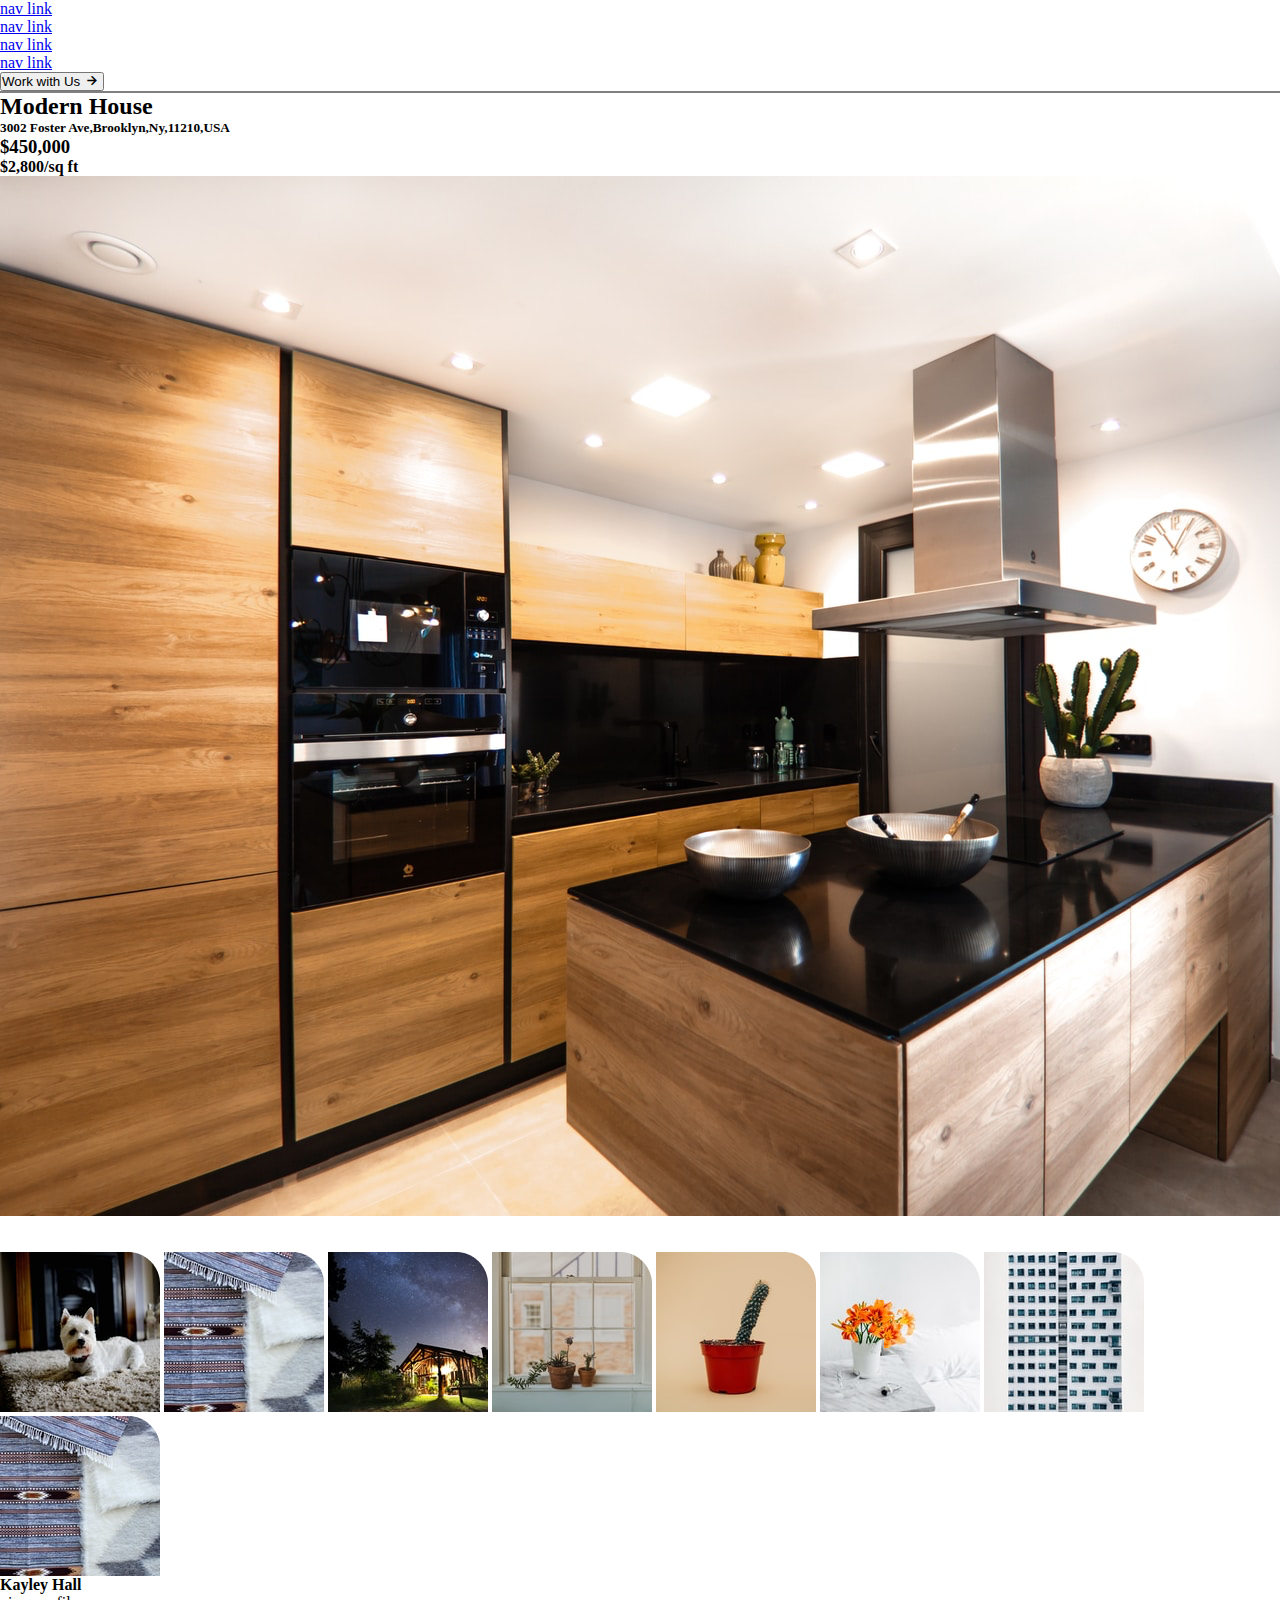
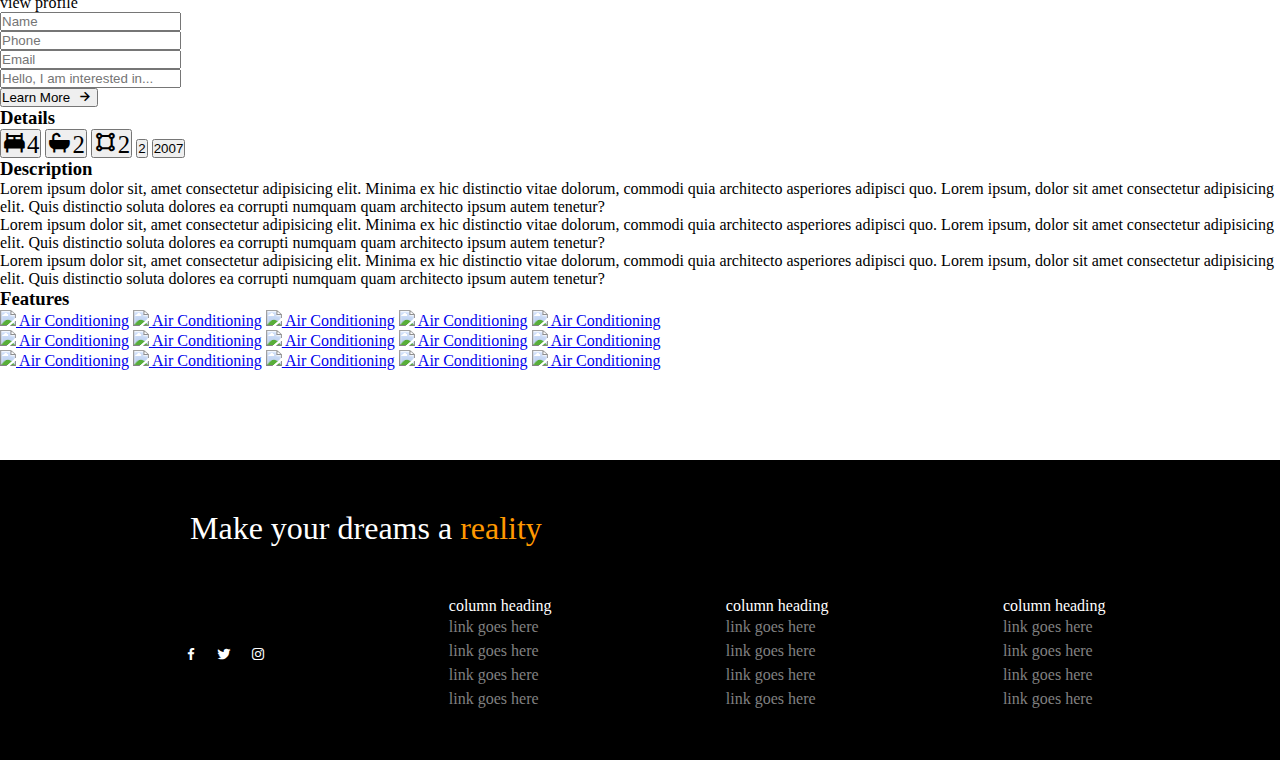
==== property.html @ 12d5ac20 "adds some updates to part6, the footer" ====
<html lang="en">
<head>
    <meta charset="UTF-8">
    <meta http-equiv="X-UA-Compatible" content="IE=edge">
    <meta name="viewport" content="width=device-width, initial-scale=1.0"> 
    <link href='https://unpkg.com/boxicons@2.1.2/css/boxicons.min.css' rel='stylesheet'>
    <link rel="stylesheet" href="./Assets/css/style.css" type="text/css">
    <link rel="preconnect" href="https://fonts.googleapis.com">
    <link rel="preconnect" href="https://fonts.gstatic.com" crossorigin>
    <link href="https://fonts.googleapis.com/css2?family=Actor&family=Adamina&family=Poppins&display=swap" rel="stylesheet">   
    <title>property</title>
</head>
<body>
    <div class="page-container">
        <!--Linked section part1-->
        <section class="linked-bar">
            <nav>
                <ul>
                    <li><a href="#">nav link</a></li>
                    <li><a href="#">nav link</a></li>
                    <li><a href="#">nav link</a></li>
                    <li><a href="#">nav link</a></li>
                    <div class="work">
                        <button class="button">Work with Us<i class='bx bx-right-arrow-alt bx-fw'></i></button>
                    </div>
                </ul>
            </nav>
            <hr color="gray" width="100%"> 
            <div class="linked1-text">
                <div class="linked1-text-left">
                    <h2>Modern House</h2>
                    <h5>3002 Foster Ave,Brooklyn,Ny,11210,USA</h5>
                </div>
                <div class="linked1-text-right">
                    <h3>$450,000</h3>
                    <h4>$2,800/sq ft</h4>
                </div>
            </div>
        </section>
        
        <!--linked section part2-->
        <div class="homebar-container1">
          <div class="gallery">
            <img src="./Assets/images/Property House.png"/>
            <br>
            <br>
            <br>
            <div class="slides">

              <img src="./Assets/images/Rectangle.png"/>
              <img src="./Assets/images/Rectangle-1.png"/>
              <img src="./Assets/images/Rectangle-2.png"/>
              <img src="./Assets/images/Rectangle-3.png"/>
              <img src="./Assets/images/Rectangle-4.png"/>
              <img src="./Assets/images/Rectangle-5.png"/>
              <img src="./Assets/images/Rectangle-6.png"/>
            </div>
          </div>
          <div class="card">
            <div class="home-contact-name">
                  <img src="./Assets/images/Rectangle-1.png"/>
                  <div class="card1">
                      <h4>Kayley Hall</h4>
                      <p>view profile</p>
                  </div>
            </div>
            <form action="">
              <div class="form-container">
                <input type="text" placeholder="Name"/>
              </div>
              <div class="form-container">
                <input type="number"  placeholder="Phone" />
              </div>
              <div class="form-container">
                <input type="email" Placeholder="Email" />
              </div>
              <div class="form-container">
                <input type="text"  placeholder="Hello, I am interested in..." />
              </div>
              <div class="learmore-container">
                  <button class="learnmore-button-2">
                      Learn More <i class="bx bx-right-arrow-alt bx-fw"></i>
                    </button>
              </div>
            </form>
          </div>
        </div>
        <!-- End of linked section part2 -->

      <!-- Linked section part3 -->
      <section>
        <div class="part3">
            <h3>Details</h3>
            <div class="part3-button">
              <button class="details-button"><i class="bx bxs-bed bx-sm">4</i></button>
              <button class="details-button"><i class="bx bxs-bath bx-sm">2</i></button>
              <button class="details-button"><i class="bx bx-shape-square bx-sm">2</i></button>
              <button class="details-button">2</button>
              <button class="details-button">2007</button>
            </div>
          </div>
    </section>
    <!-- End of Linked section part3 -->

    <!-- Linked section part4 -->

    <div class="part4">
      <h3>Description</h3>
      <div class="text4">
        <p>
          Lorem ipsum dolor sit, amet consectetur adipisicing elit. Minima ex hic
          distinctio vitae dolorum, commodi quia architecto asperiores adipisci quo. Lorem ipsum, dolor sit amet consectetur adipisicing elit. Quis distinctio soluta dolores ea corrupti numquam quam architecto ipsum autem tenetur?
        </p>
        <p>
          Lorem ipsum dolor sit, amet consectetur adipisicing elit. Minima ex hic
          distinctio vitae dolorum, commodi quia architecto asperiores adipisci quo. Lorem ipsum, dolor sit amet consectetur adipisicing elit. Quis distinctio soluta dolores ea corrupti numquam quam architecto ipsum autem tenetur?
        </p>
        <p>
          Lorem ipsum dolor sit, amet consectetur adipisicing elit. Minima ex hic
          distinctio vitae dolorum, commodi quia architecto asperiores adipisci quo. Lorem ipsum, dolor sit amet consectetur adipisicing elit. Quis distinctio soluta dolores ea corrupti numquam quam architecto ipsum autem tenetur?
        </p>
      </div>
  </div>
    <!-- End of linked sectoin part4  -->

    <!-- Linked section part5  -->
    <div class="part5">
      <h3>Features</h3>
      <div class="part5-links">
        <div class="part5-icons">
          <a href="#"><img src="/Assets/images/icon.png"> Air Conditioning</a>
          <a href="#"><img src="/Assets/images/icon.png"> Air Conditioning</a>
          <a href="#"><img src="/Assets/images/icon.png"> Air Conditioning</a>
          <a href="#"><img src="/Assets/images/icon.png"> Air Conditioning</a>
          <a href="#"><img src="/Assets/images/icon.png" > Air Conditioning</a>
        </div>
        <div class="part5-icons">
          <a href="#"><img src="/Assets/images/icon.png"> Air Conditioning</a>
          <a href="#"><img src="/Assets/images/icon.png"> Air Conditioning</a>
          <a href="#"><img src="/Assets/images/icon.png"> Air Conditioning</a>
          <a href="#"><img src="/Assets/images/icon.png"> Air Conditioning</a>
          <a href="#"><img src="/Assets/images/icon.png"> Air Conditioning</a>
        </div>
        <div class="part5-icons">
          <a href="#"><img src="/Assets/images/icon.png"> Air Conditioning</a>
          <a href="#"><img src="/Assets/images/icon.png"> Air Conditioning</a>
          <a href="#"><img src="/Assets/images/icon.png"> Air Conditioning</a>
          <a href="#"><img src="/Assets/images/icon.png"> Air Conditioning</a>
          <a href="#"><img src="/Assets/images/icon.png"> Air Conditioning</a>
        </div>
      </div>
    </div>
</div>
    <!-- End of Linked section part5 -->

    <br><br><br><br><br>

    <!-- Linked section part6 -->
    <section class="footer-container" background="black" style="">
      <h3>Make your dreams a <span>reality</span></h3>
      <div class="line-across" cl></div>
      <div class="footer">
          <div class="initial-links">
              <i class='bx bxl-facebook'></i>
              <i class='bx bxl-twitter'></i>
              <i class='bx bxl-instagram'></i>
          </div>

          <div class="links">
              <p>column heading</p>
              <a href="#">link goes here</a>
              <a href="#">link goes here</a>
              <a href="#">link goes here</a>
              <a href="#">link goes here</a>
          </div>
          <div class="links">
              <p>column heading</p>
              <a href="#">link goes here</a>
              <a href="#">link goes here</a>
              <a href="#">link goes here</a>
              <a href="#">link goes here</a>
          </div>
          <div class="links">
              <p>column heading</p>
              <a href="#">link goes here</a>
              <a href="#">link goes here</a>
              <a href="#">link goes here</a>
              <a href="#">link goes here</a>
          </div>
      </div>
  </section>


    <!-- End of Linked section part6 -->



</body>
</html>
---- Assets/css/style.css ----
*{
    padding:0;
    margin:0;
}
.container{
    overflow:hidden;
}

/* BODY SECTION */

/* Division 1 */

.container1{
    background-image:url("../images/moving\ 1.png");
    height:100vh;
    max-width:100vw;
    background-position:center;
    background-repeat:no-repeat;
    background-size:cover;
}

.container1 > nav > ul{
    display:flex;
    justify-content:center;
    align-items: center;
    height:100px;
}

.container1 > nav > ul > li{
    list-style:none;
    padding:0px 20px;
}

.container1 > nav > ul > li > a{
    text-decoration:none;
    color:white;
}

.login1{
    padding:5px 10px;
    background-color:rgb(237, 237, 68);
    border:none;
    margin-right:10px;
}

.login2{
    padding:5px 10px;
    background-color:rgb(0, 0, 0);
    color:white;
    border:none;
}

.text{
    margin:5px 5px 5px 5px;
    position:relative;
    right:-50px;
    display:flex;
    flex-direction:column;
    justify-content: space-evenly;
    height:80vh;
}
.text h1{
    color:rgb(237, 237, 68);
    font-size:48px;
    font-family:'Adamina' , sans-serif;
    max-width:600px;
    font-weight:400;
}

.text h3{
    max-width:600px;
    color:rgb(209, 209, 209);
    font-family:'Poppins', sans-serif;
    font-size:32px;
    font-weight:400;
}

/* Division 2 */

.divison-container{
    display:flex;
    justify-content:space-between;
    margin:50px 0px;
}


.divison-image img{
    width:600;
}

.divison-text-container{
    display:flex;
    justify-content:start;
    align-items: center;
    width:600px;
}
.about-text{
    height:300px;
    width:400px;
    display:flex;
    flex-direction:column;
    justify-content: space-between;
    overflow:hidden;
}

.about-text > h1{
    font-size:48px;
    font-weight:400;
}

.about-text > h3{
    color:rgb(110, 110, 110);
    font-family:'Poppins', sans-serif;
    font-weight:400;
    max-width:400px;
    align-items:flex-start;
}

.learnmore button{
    padding:20px 10px;
    width:150px;
    border-radius:12px;
    border:none;
    background-color:black;
    color:yellow;
    position:relative;
    top:7px;
    right:10px;
}

/* Graphics Section */

.mover-container{
    
}

.mover-container h1{
    font-size:48px;
    font-weight:400;
    position:relative;
    right:-200px;
    margin-bottom:100px;
}

.top-movers{
    display:grid;
    grid-template-columns:300px 300px 300px;
    justify-content: center;
    row-gap:20px;
}
.mover-box{
    display:grid;
    padding:10px;
}

.mover-box img{
    width:250px;
}

.mover-box h4{
    padding:20px 0px;

}

.icon{
    width:250px;
    display:flex;
}
.icon i{
    border:1px solid gray;
    border-bottom:none;
    width:100px;
    justify-content: flex-end;
    height:30px;  
}
.horizontal line{
    color: rgb(194, 136, 29);
    width: 20%;
    margin-right: 500px;
}




/* END BODY SECTION */


.footer-container{
    background-color:black;
    color:white;
    height:300px;
    
}

.footer-container h3{
    font-size: 32px;
    font-weight:400;
    padding:50px;
    position: relative;
    right:-140px;

}

.footer-container > h3 > span{
    color:rgb(255, 153, 0);
}

.footer{
    display:flex;
    justify-content: space-evenly;

}

.initial-links{
    display:flex;
    justify-content: space-around;
    align-items:center;
    width:100px;
}

.links{
    display:grid;
}

.links > a{
    text-decoration: none;
    color: grey;
    line-height:1.5;
}
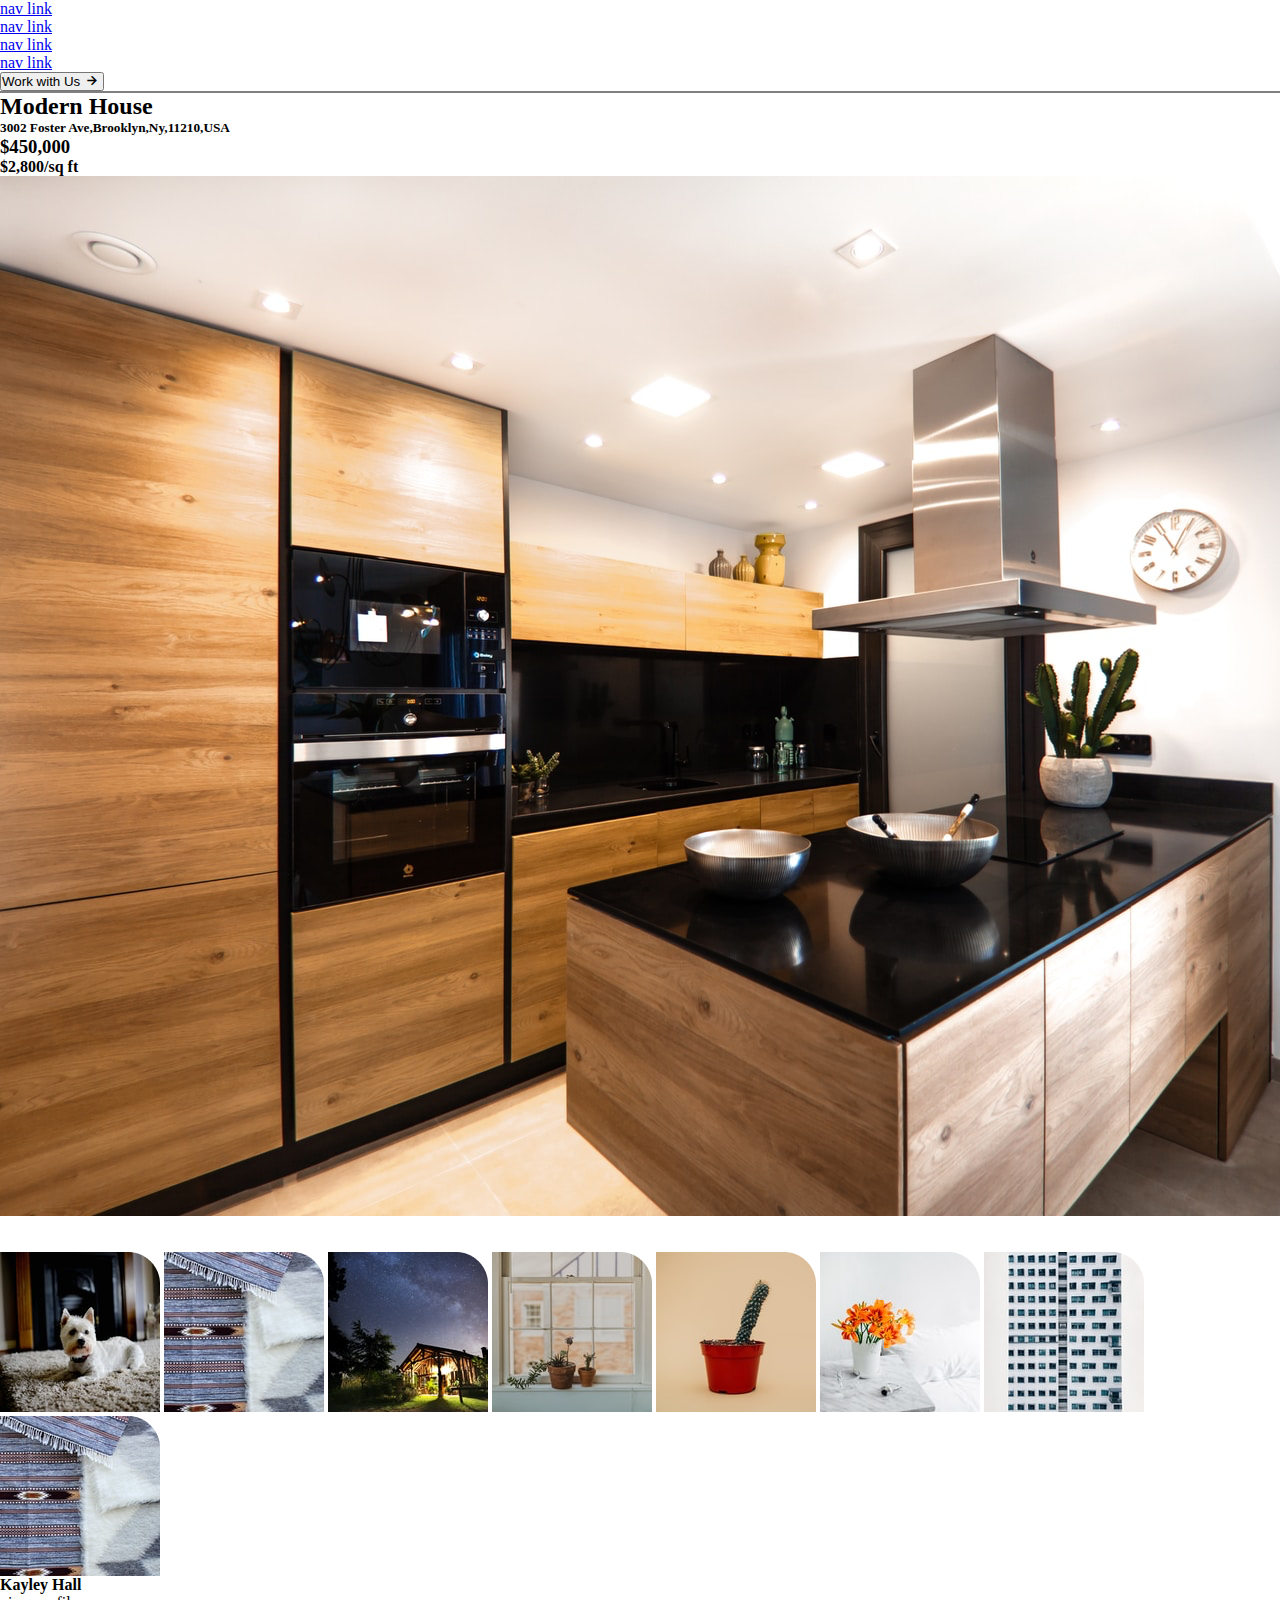
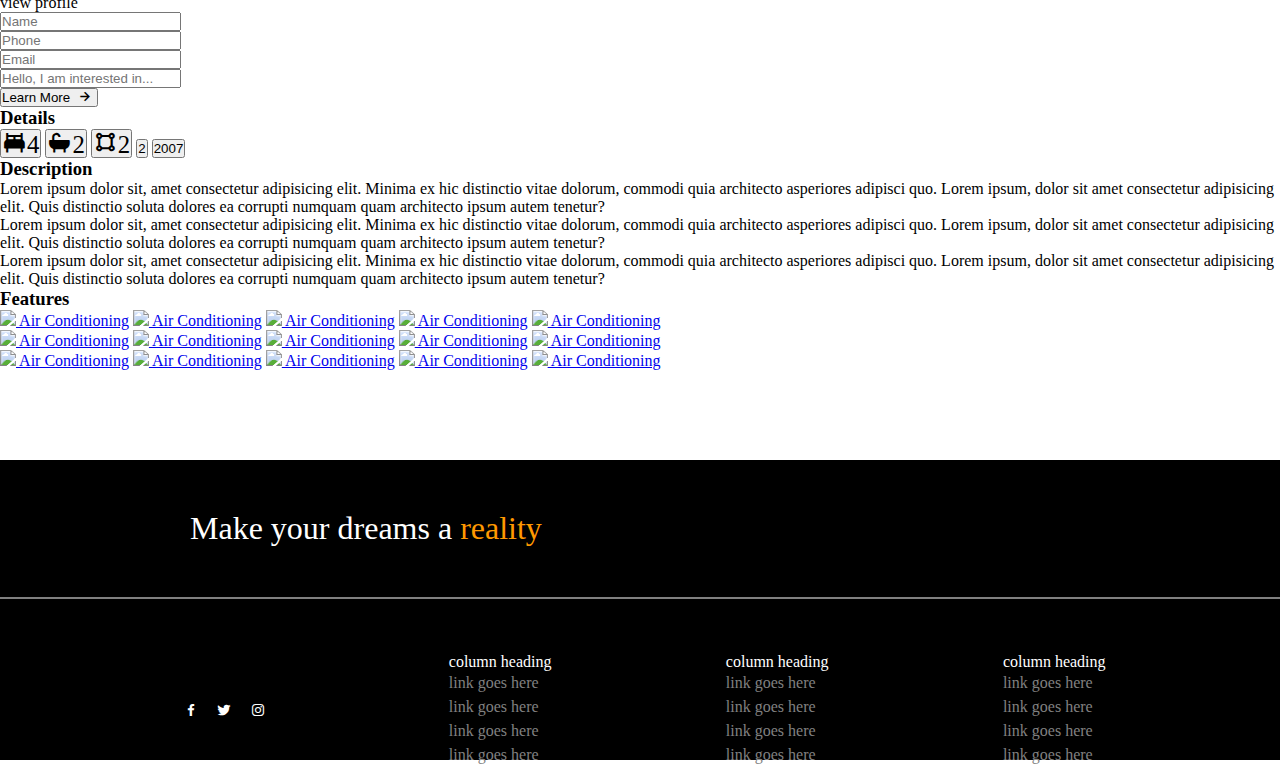
==== commit e5832911: "updates the footer, addittion of a line" ====
--- a/property.html
+++ b/property.html
@@ -155,9 +155,11 @@
 
     <br><br><br><br><br>
 
-    <!-- Linked section part6 -->
-    <section class="footer-container" background="black" style="">
+    <!-- Linked section footer -->
+    <section class="footer-container" background="black">
       <h3>Make your dreams a <span>reality</span></h3>
+    <hr color="gray">
+      <br><br><br>
       <div class="line-across" cl></div>
       <div class="footer">
           <div class="initial-links">
@@ -189,9 +191,7 @@
           </div>
       </div>
   </section>
-
-
-    <!-- End of Linked section part6 -->
+    <!-- End of Linked section footer -->
 
 
 
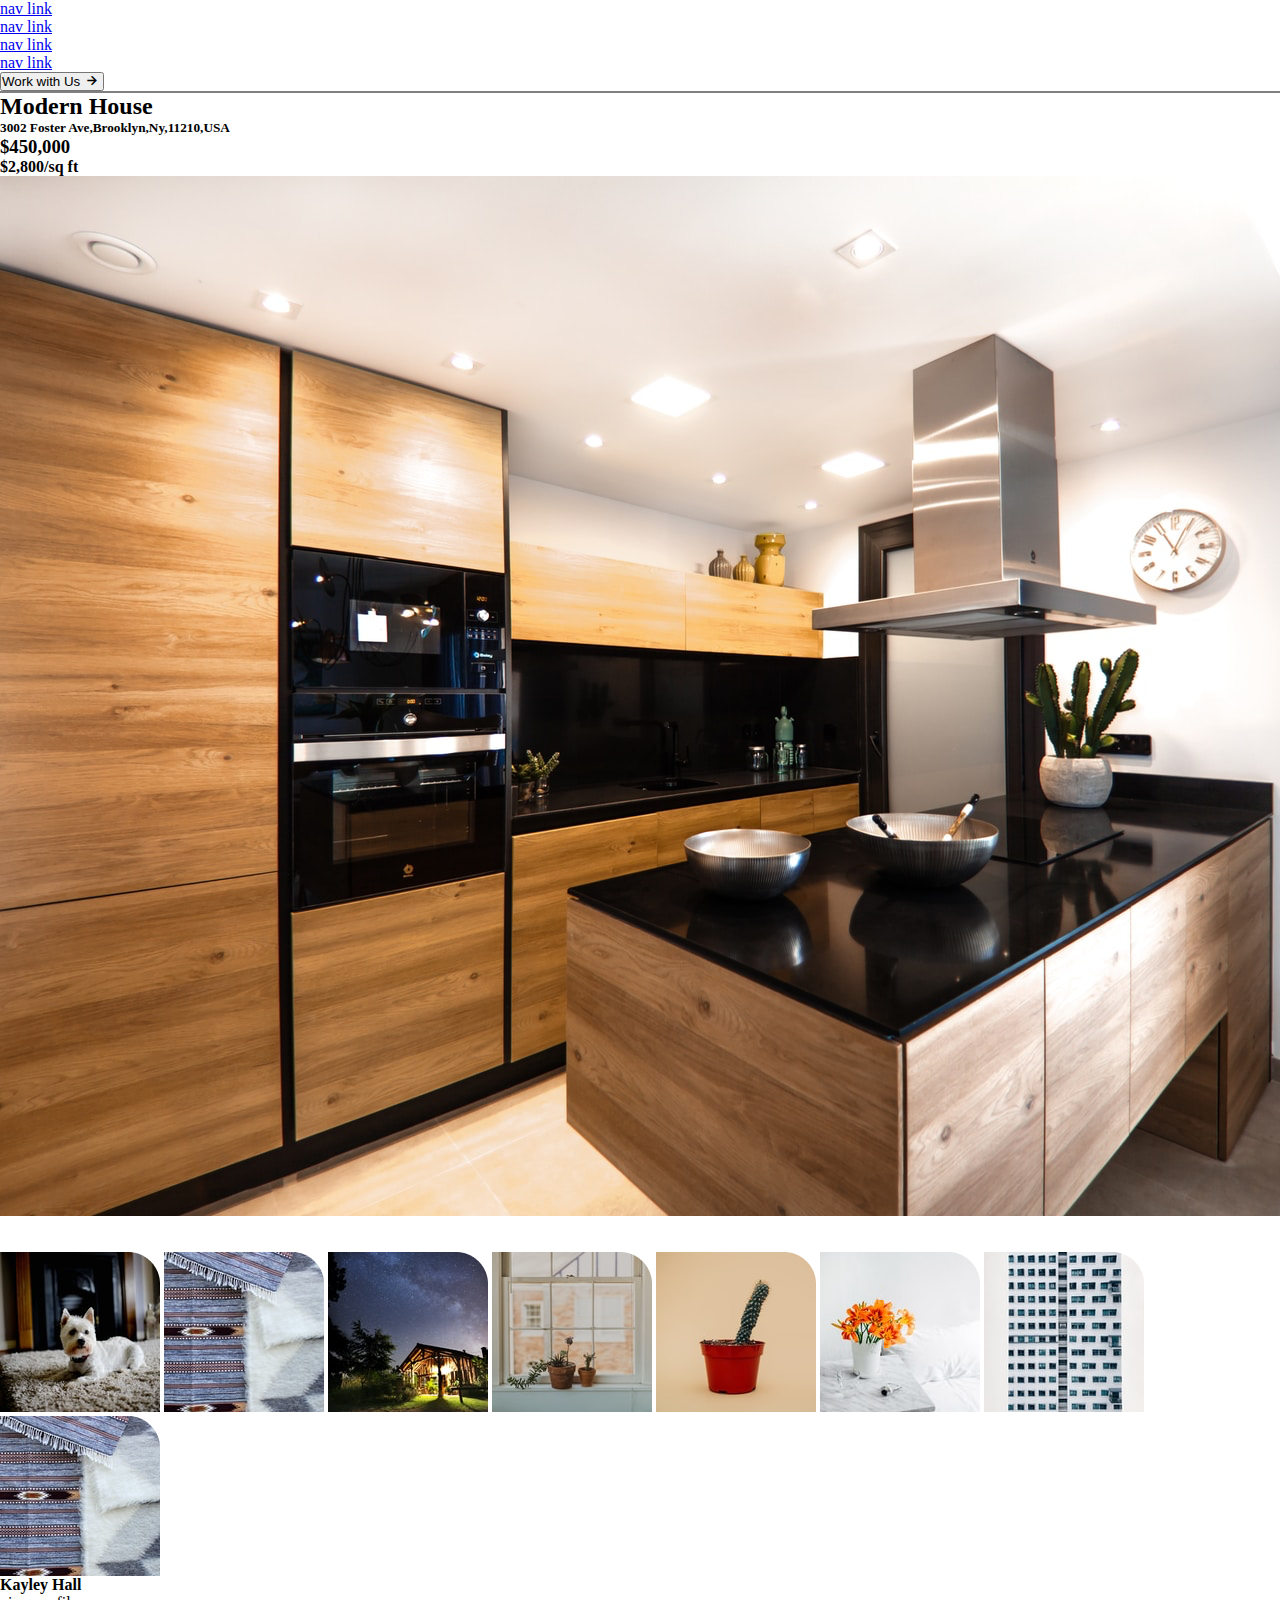
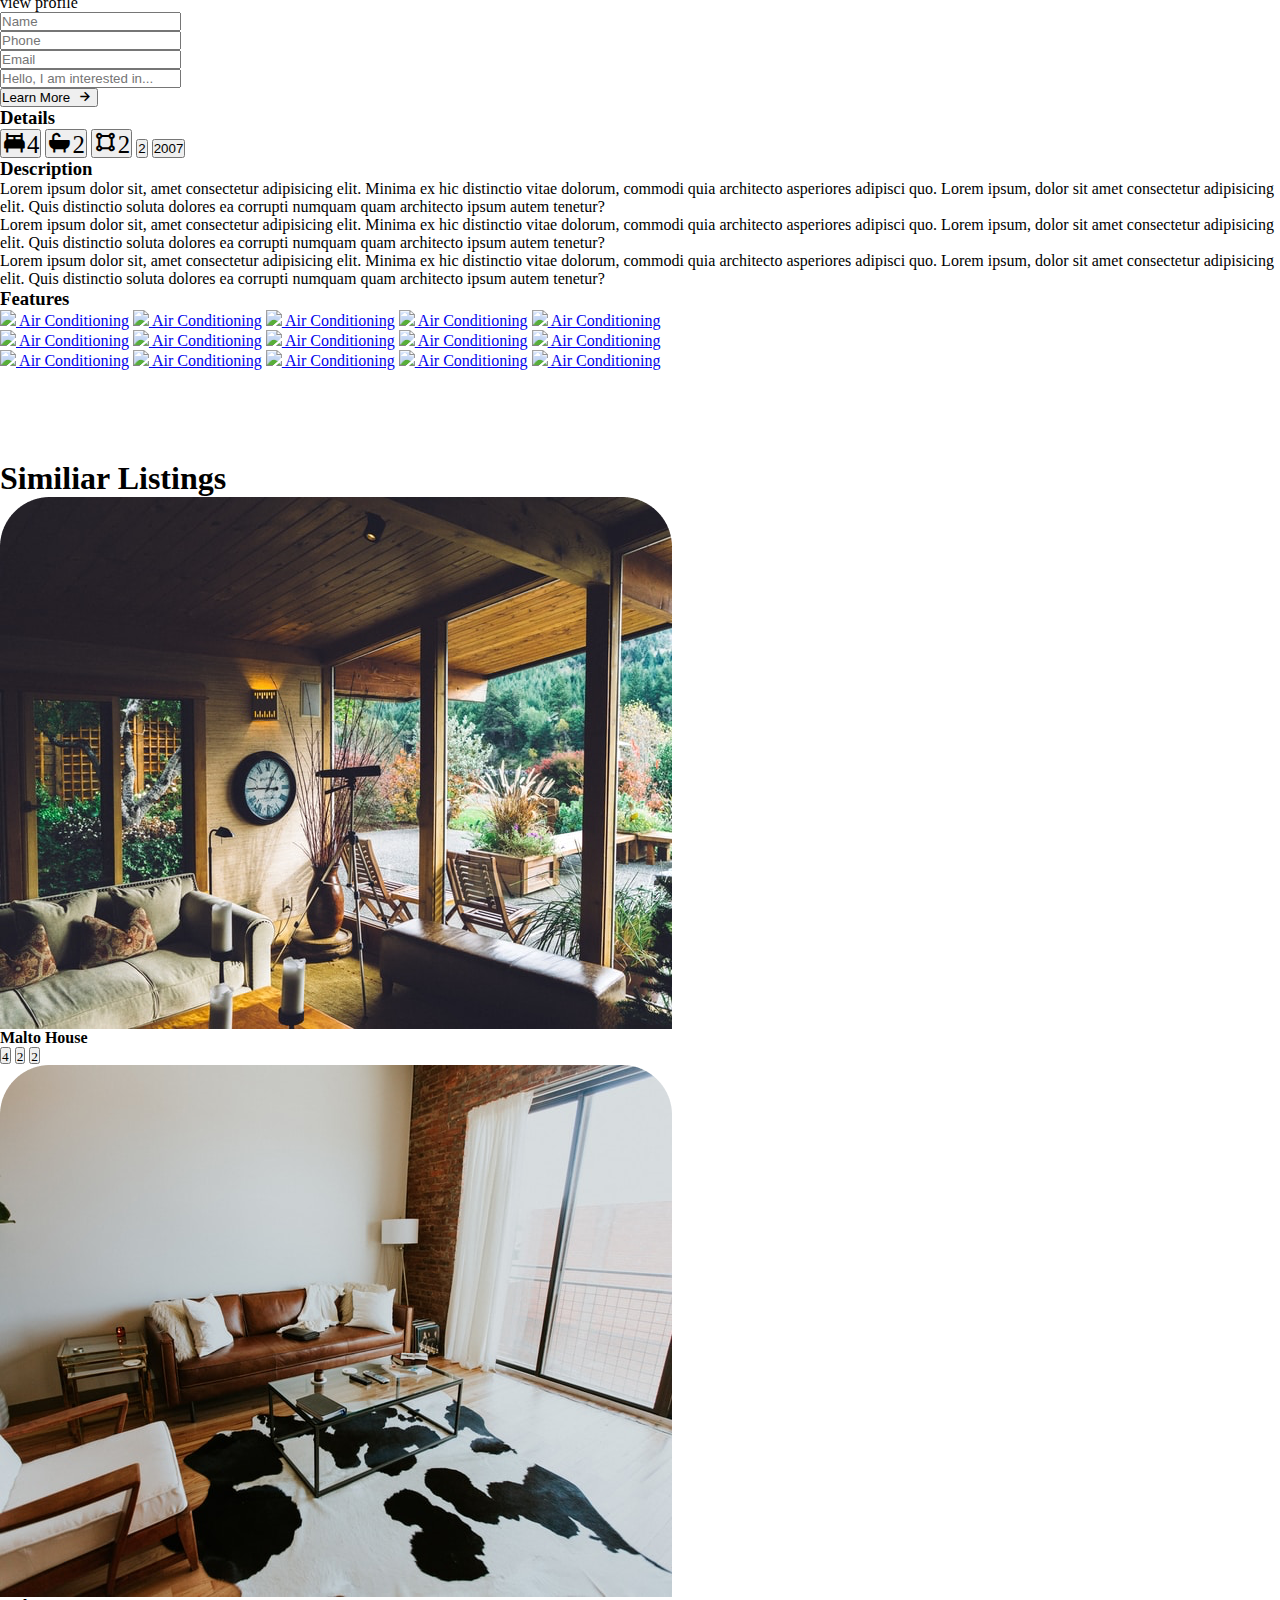
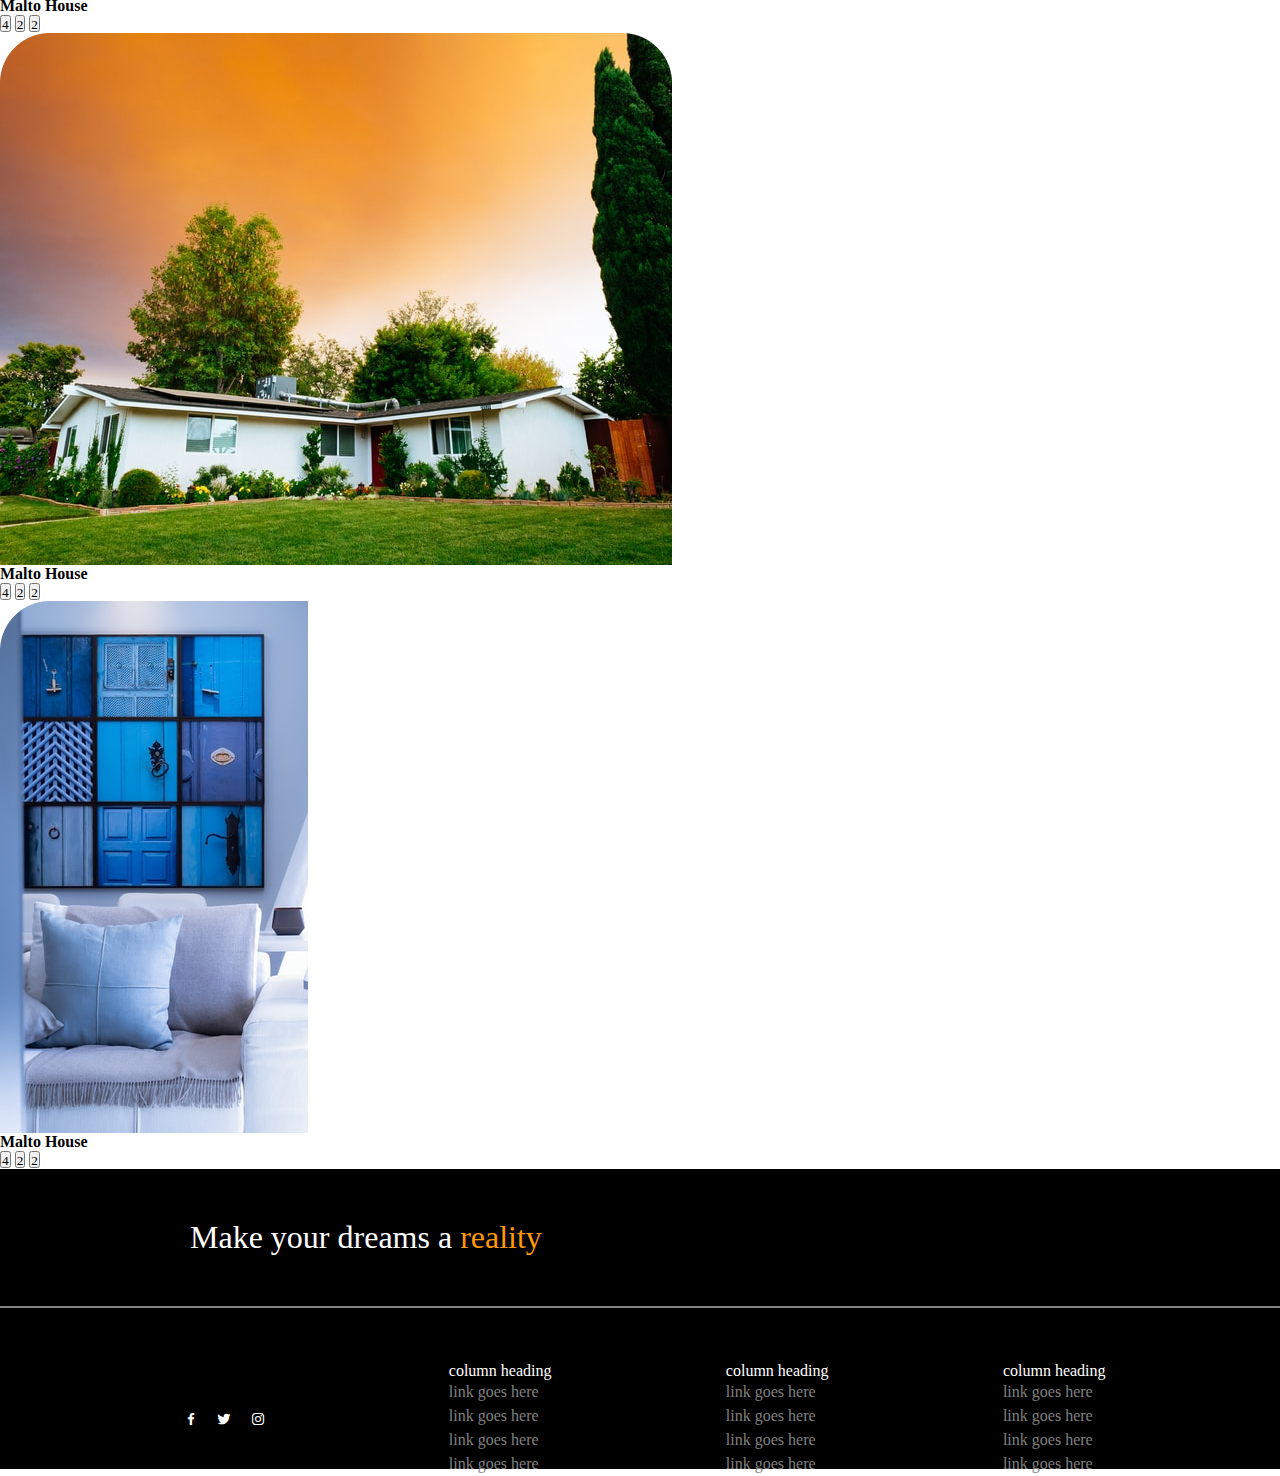
==== commit f5250b81: "adds some styling properties in the css" ====
--- a/property.html
+++ b/property.html
@@ -155,6 +155,79 @@
 
     <br><br><br><br><br>
 
+    <!-- Linked  section part6 -->
+
+    <section class="part6">
+      <div class="line"></div>
+
+      <h1>Similiar Listings</h1>
+      
+          <div class="container">
+              <div class="similar list-card">
+                  <img src="./Assets/images/Rectangle-7.png" alt="A movers truck pictured" />
+                  <h4>Malto House</h4>
+                  <div class="list">
+                  <button class="list-button">
+                          <i class="bx bxs" id="icons">4</i>
+                  </button>
+                  <button class="list-button">
+                          <i class="bx bxs" id="icons">2</i>
+                  </button>
+                  <button class="list-button">
+                          <i class="bx bxs" id="icons">2</i>
+                  </button>
+                  </div>
+              </div>
+              <div class="list-card">
+                  <img src="./Assets/images/Rectangle-8.png" alt="A movers truck pictured" />
+                  <h4>Malto House</h4>
+                  <div class="list">
+                      <button class="list-button">
+                          <i class="bx bxs" id="icons">4</i>
+                      </button>
+                      <button class="list-button">
+                          <i class="bx bxs" id="icons">2</i>
+                      </button>
+                      <button class="list-button">
+                          <i class="bx bxs" id="icons">2</i>
+                      </button>
+                  </div>
+              </div>
+              <div class="list-card">
+                  <img src="./Assets/images/Rectangle-9.png" alt="A movers truck pictured" />
+                  <h4>Malto House</h4>
+                  <div class="list">
+                      <button class="list-button">
+                          <i class="bx bxs" id="icons">4</i>
+                      </button>
+                      <button class="list-button">
+                          <i class="bx bxs" id="icons">2</i>
+                      </button>
+                      <button class="list-button">
+                          <i class="bx bxs" id="icons">2</i>
+                      </button>
+                  </div>
+              </div>
+              <div class="list-card">
+                  <img src="./Assets/images/Rectangle-10.png" alt="A movers truck pictured" />
+                  <h4>Malto House</h4>
+                  <div class="list">
+                      <button class="list-button">
+                          <i class="bx bxs" id="icons">4</i>
+                      </button>
+                      <button class="list-button">
+                          <i class="bx bxs" id="icons">2</i>
+                      </button>
+                      <button class="list-button">
+                          <i class="bx bxs" id="icons">2</i>
+                      </button>
+                  </div>
+              </div>
+          </div>
+  </section>
+
+    <!-- End of Linked section part6 -->
+
     <!-- Linked section footer -->
     <section class="footer-container" background="black">
       <h3>Make your dreams a <span>reality</span></h3>
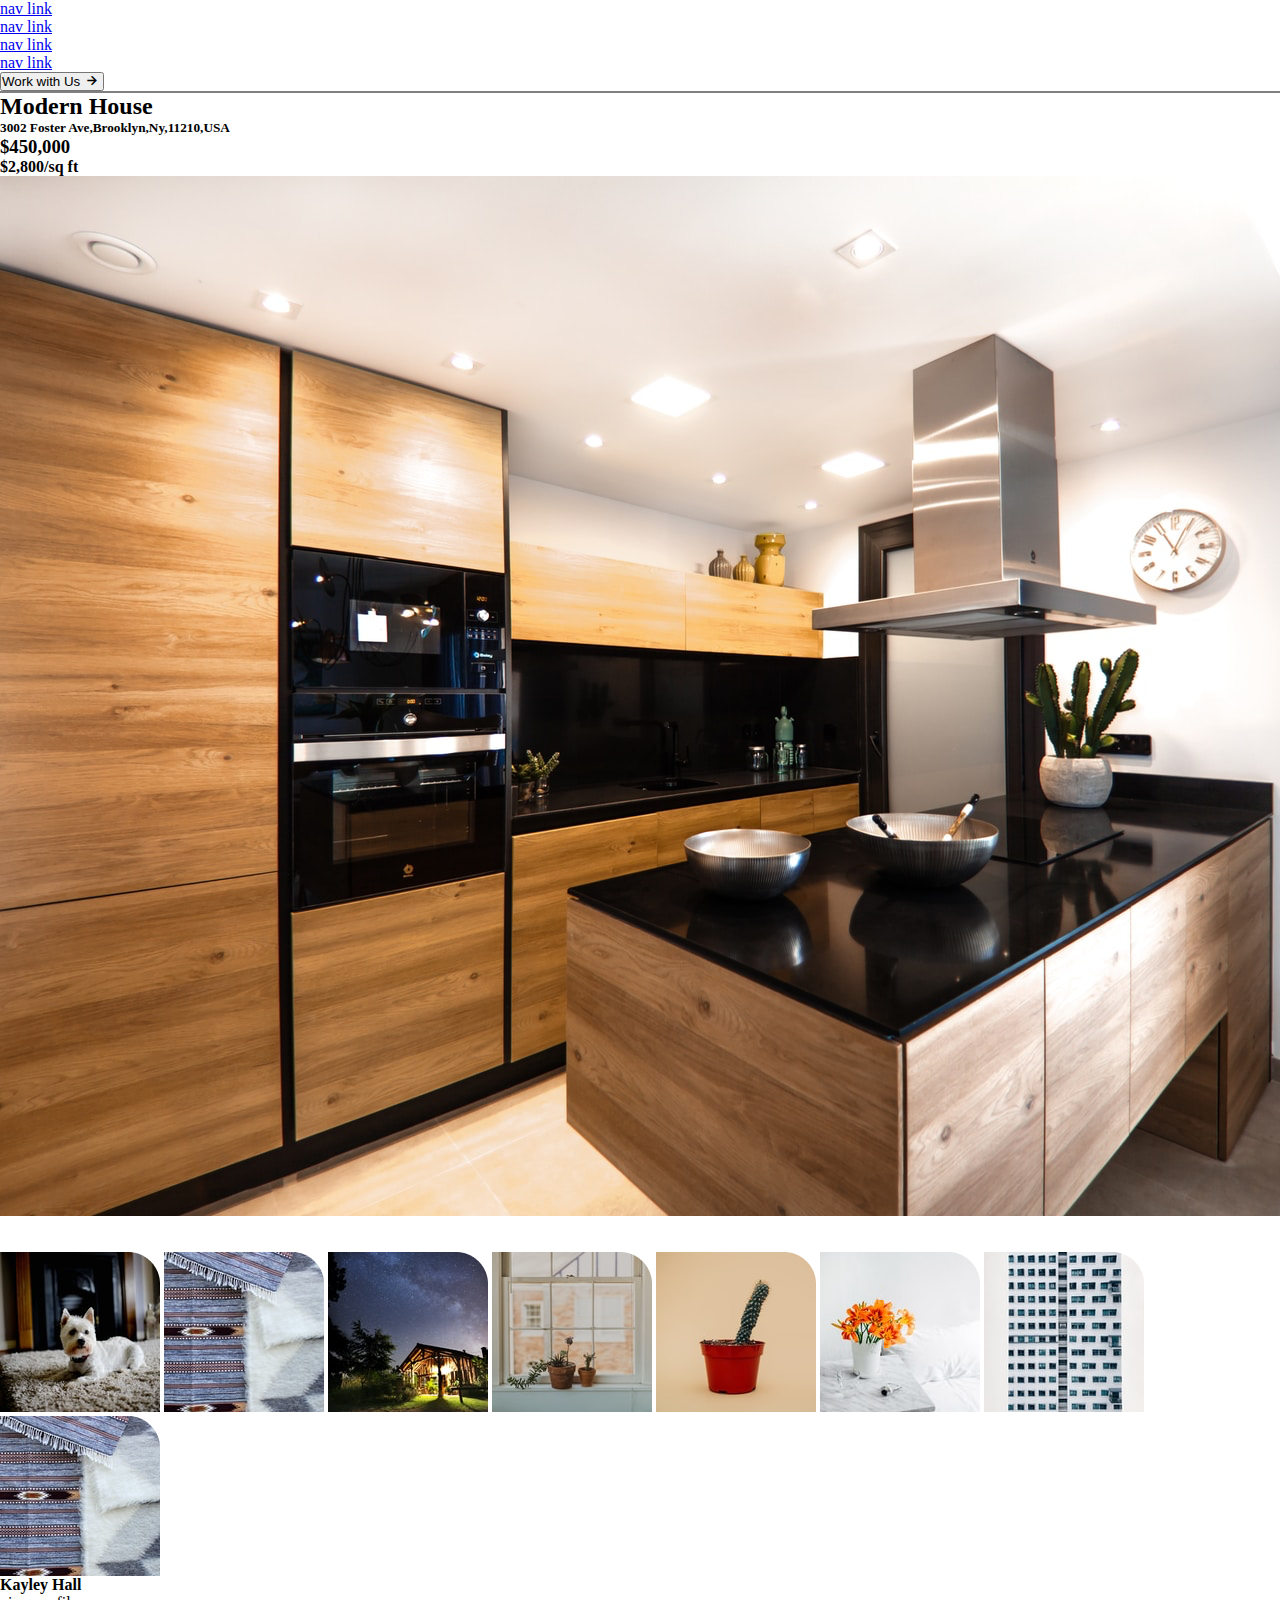
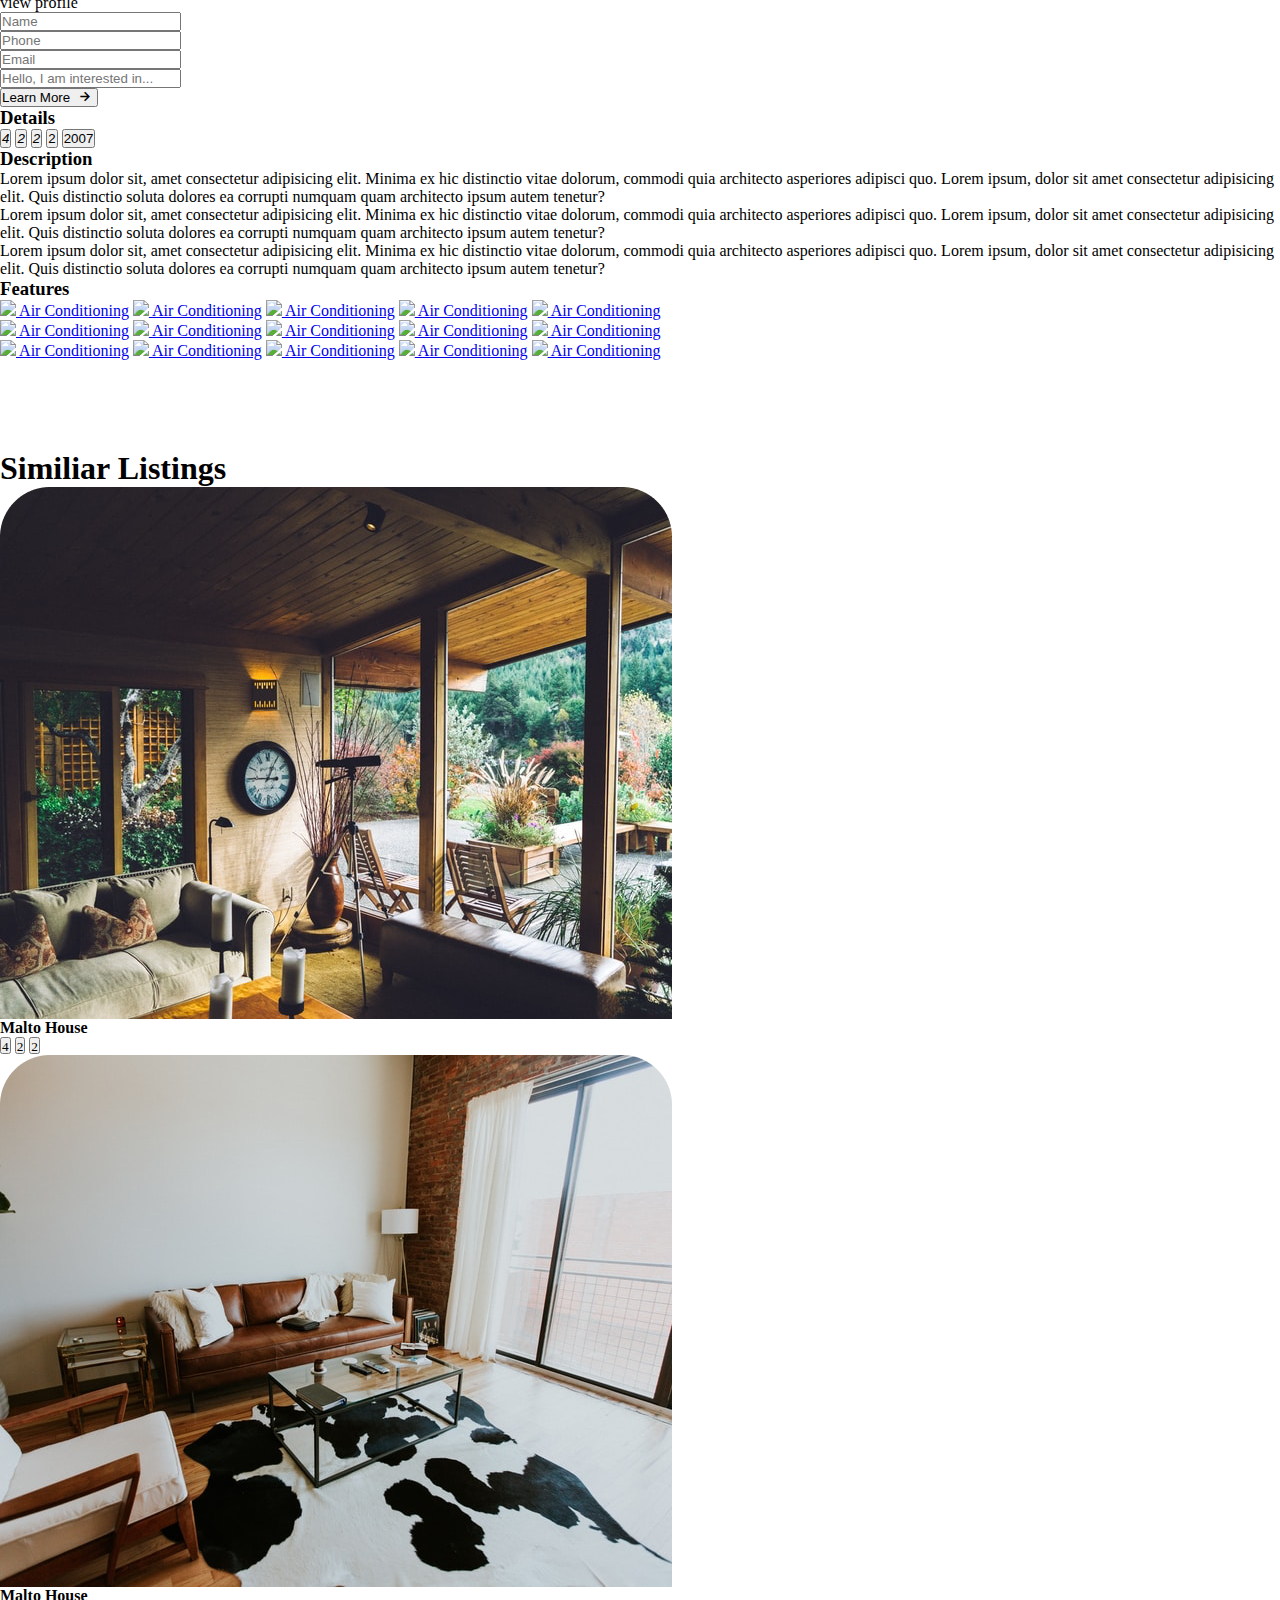
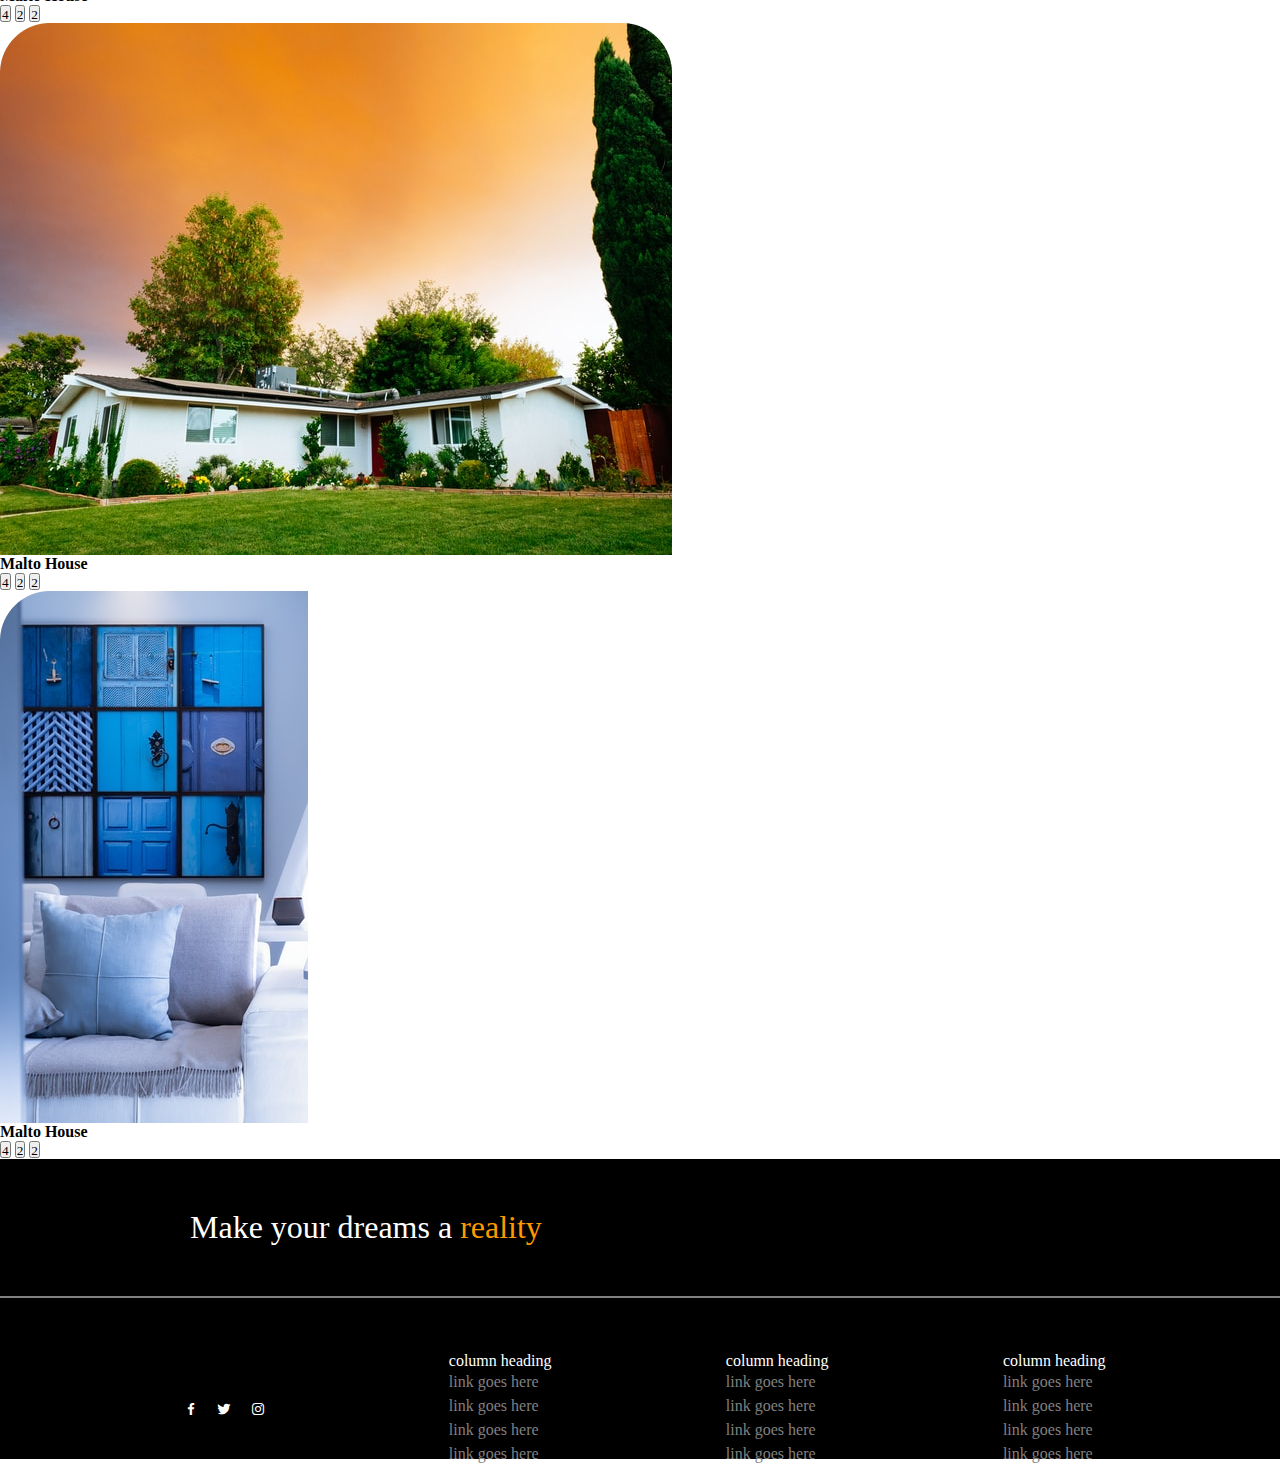
==== commit f9d9c9a1: "updates some color to the line embedded before the similar listings, in part 6 of page 2" ====
--- a/property.html
+++ b/property.html
@@ -92,9 +92,9 @@
         <div class="part3">
             <h3>Details</h3>
             <div class="part3-button">
-              <button class="details-button"><i class="bx bxs-bed bx-sm">4</i></button>
-              <button class="details-button"><i class="bx bxs-bath bx-sm">2</i></button>
-              <button class="details-button"><i class="bx bx-shape-square bx-sm">2</i></button>
+              <button class="details-button"><i>4</i></button>
+              <button class="details-button"><i>2</i></button>
+              <button class="details-button"><i>2</i></button>
               <button class="details-button">2</button>
               <button class="details-button">2007</button>
             </div>
@@ -164,61 +164,61 @@
       
           <div class="container">
               <div class="similar list-card">
-                  <img src="./Assets/images/Rectangle-7.png" alt="A movers truck pictured" />
-                  <h4>Malto House</h4>
-                  <div class="list">
-                  <button class="list-button">
+                  <img src="./Assets/images/Rectangle-7.png" />
+                  <h4>Malto House</h4>
+                  <div class="list">
+                  <button class="btn6">
                           <i class="bx bxs" id="icons">4</i>
                   </button>
-                  <button class="list-button">
+                  <button class="btn6">
                           <i class="bx bxs" id="icons">2</i>
                   </button>
-                  <button class="list-button">
+                  <button class="btn6">
                           <i class="bx bxs" id="icons">2</i>
                   </button>
                   </div>
               </div>
               <div class="list-card">
-                  <img src="./Assets/images/Rectangle-8.png" alt="A movers truck pictured" />
-                  <h4>Malto House</h4>
-                  <div class="list">
-                      <button class="list-button">
-                          <i class="bx bxs" id="icons">4</i>
-                      </button>
-                      <button class="list-button">
-                          <i class="bx bxs" id="icons">2</i>
-                      </button>
-                      <button class="list-button">
+                  <img src="./Assets/images/Rectangle-8.png"/>
+                  <h4>Malto House</h4>
+                  <div class="list">
+                      <button class="btn6">
+                          <i class="bx bxs" id="icons">4</i>
+                      </button>
+                      <button class="btn6">
+                          <i class="bx bxs" id="icons">2</i>
+                      </button>
+                      <button class="btn6">
                           <i class="bx bxs" id="icons">2</i>
                       </button>
                   </div>
               </div>
               <div class="list-card">
-                  <img src="./Assets/images/Rectangle-9.png" alt="A movers truck pictured" />
-                  <h4>Malto House</h4>
-                  <div class="list">
-                      <button class="list-button">
-                          <i class="bx bxs" id="icons">4</i>
-                      </button>
-                      <button class="list-button">
-                          <i class="bx bxs" id="icons">2</i>
-                      </button>
-                      <button class="list-button">
+                  <img src="./Assets/images/Rectangle-9.png"/>
+                  <h4>Malto House</h4>
+                  <div class="list">
+                      <button class="btn6">
+                          <i class="bx bxs" id="icons">4</i>
+                      </button>
+                      <button class="btn6">
+                          <i class="bx bxs" id="icons">2</i>
+                      </button>
+                      <button class="btn6">
                           <i class="bx bxs" id="icons">2</i>
                       </button>
                   </div>
               </div>
               <div class="list-card">
-                  <img src="./Assets/images/Rectangle-10.png" alt="A movers truck pictured" />
-                  <h4>Malto House</h4>
-                  <div class="list">
-                      <button class="list-button">
-                          <i class="bx bxs" id="icons">4</i>
-                      </button>
-                      <button class="list-button">
-                          <i class="bx bxs" id="icons">2</i>
-                      </button>
-                      <button class="list-button">
+                  <img src="./Assets/images/Rectangle-10.png"/>
+                  <h4>Malto House</h4>
+                  <div class="list">
+                      <button class="btn6">
+                          <i class="bx bxs" id="icons">4</i>
+                      </button>
+                      <button class="btn6">
+                          <i class="bx bxs" id="icons">2</i>
+                      </button>
+                      <button class="btn6">
                           <i class="bx bxs" id="icons">2</i>
                       </button>
                   </div>
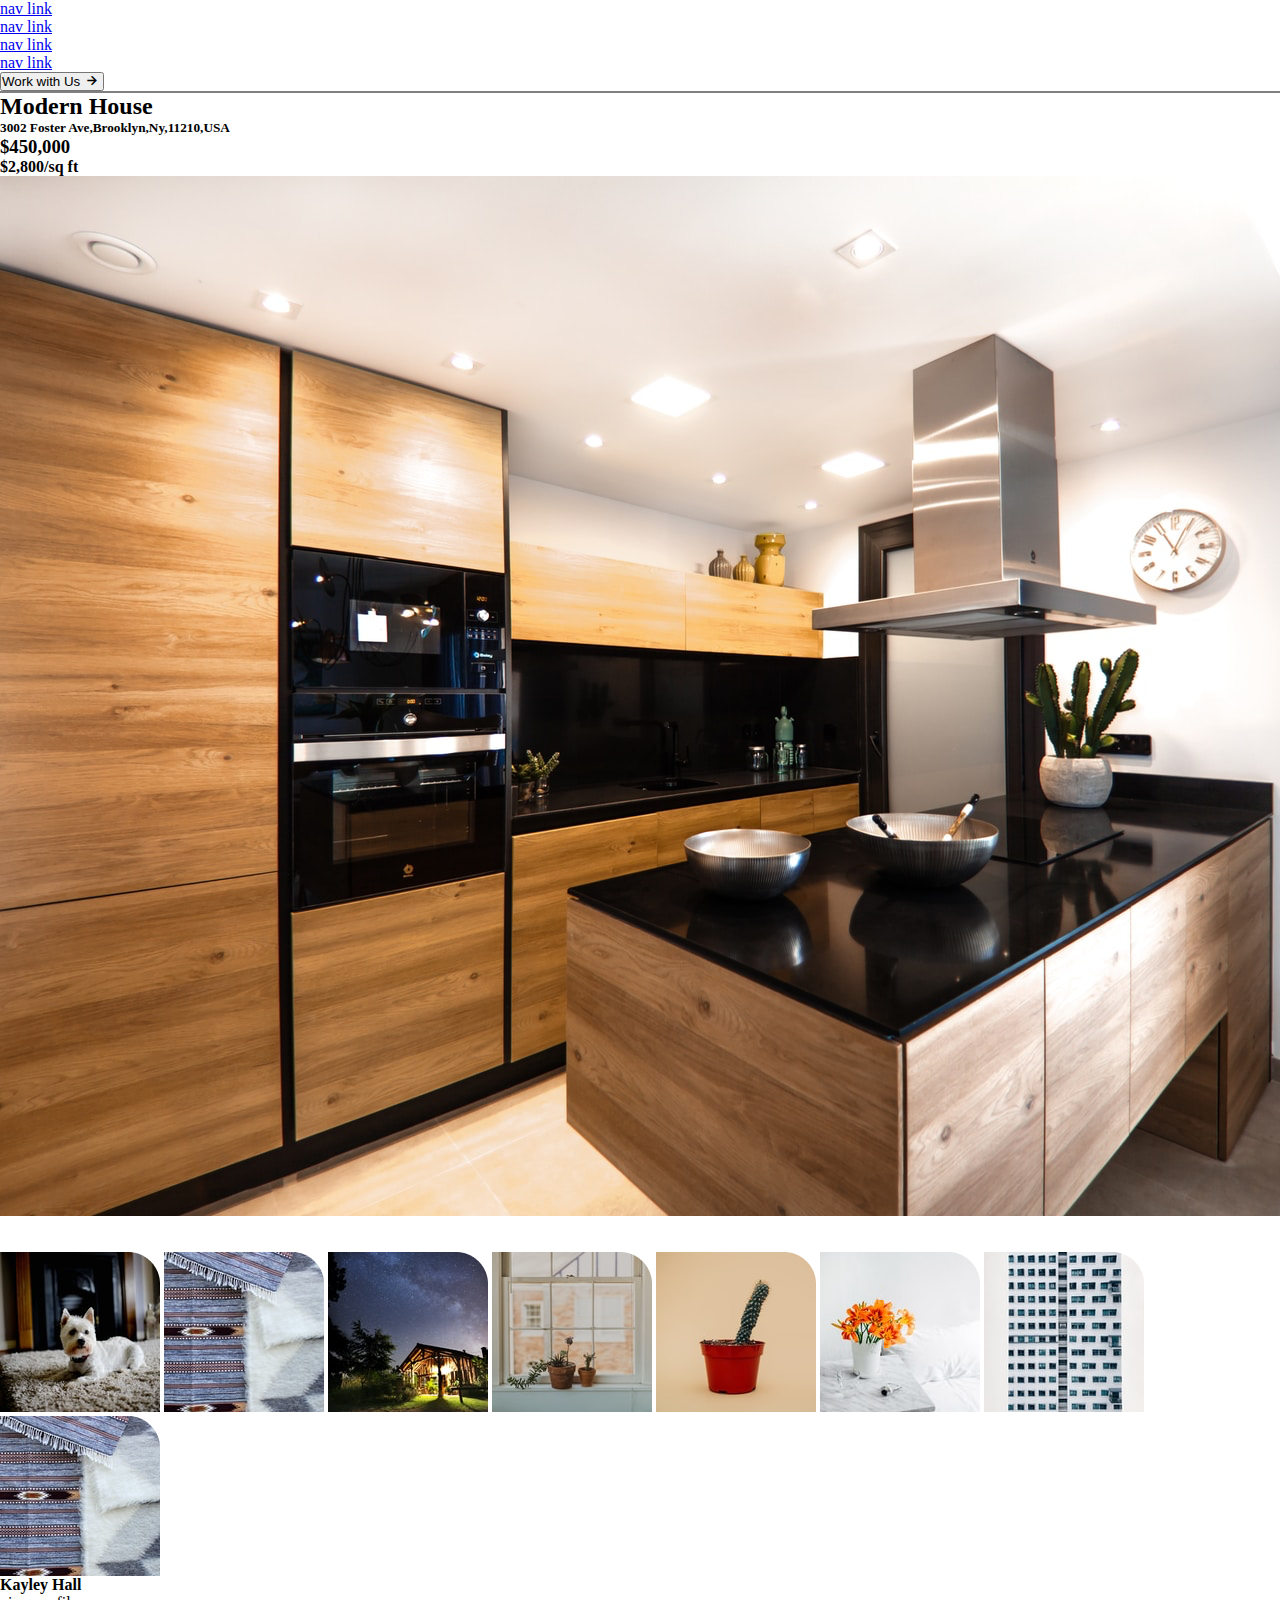
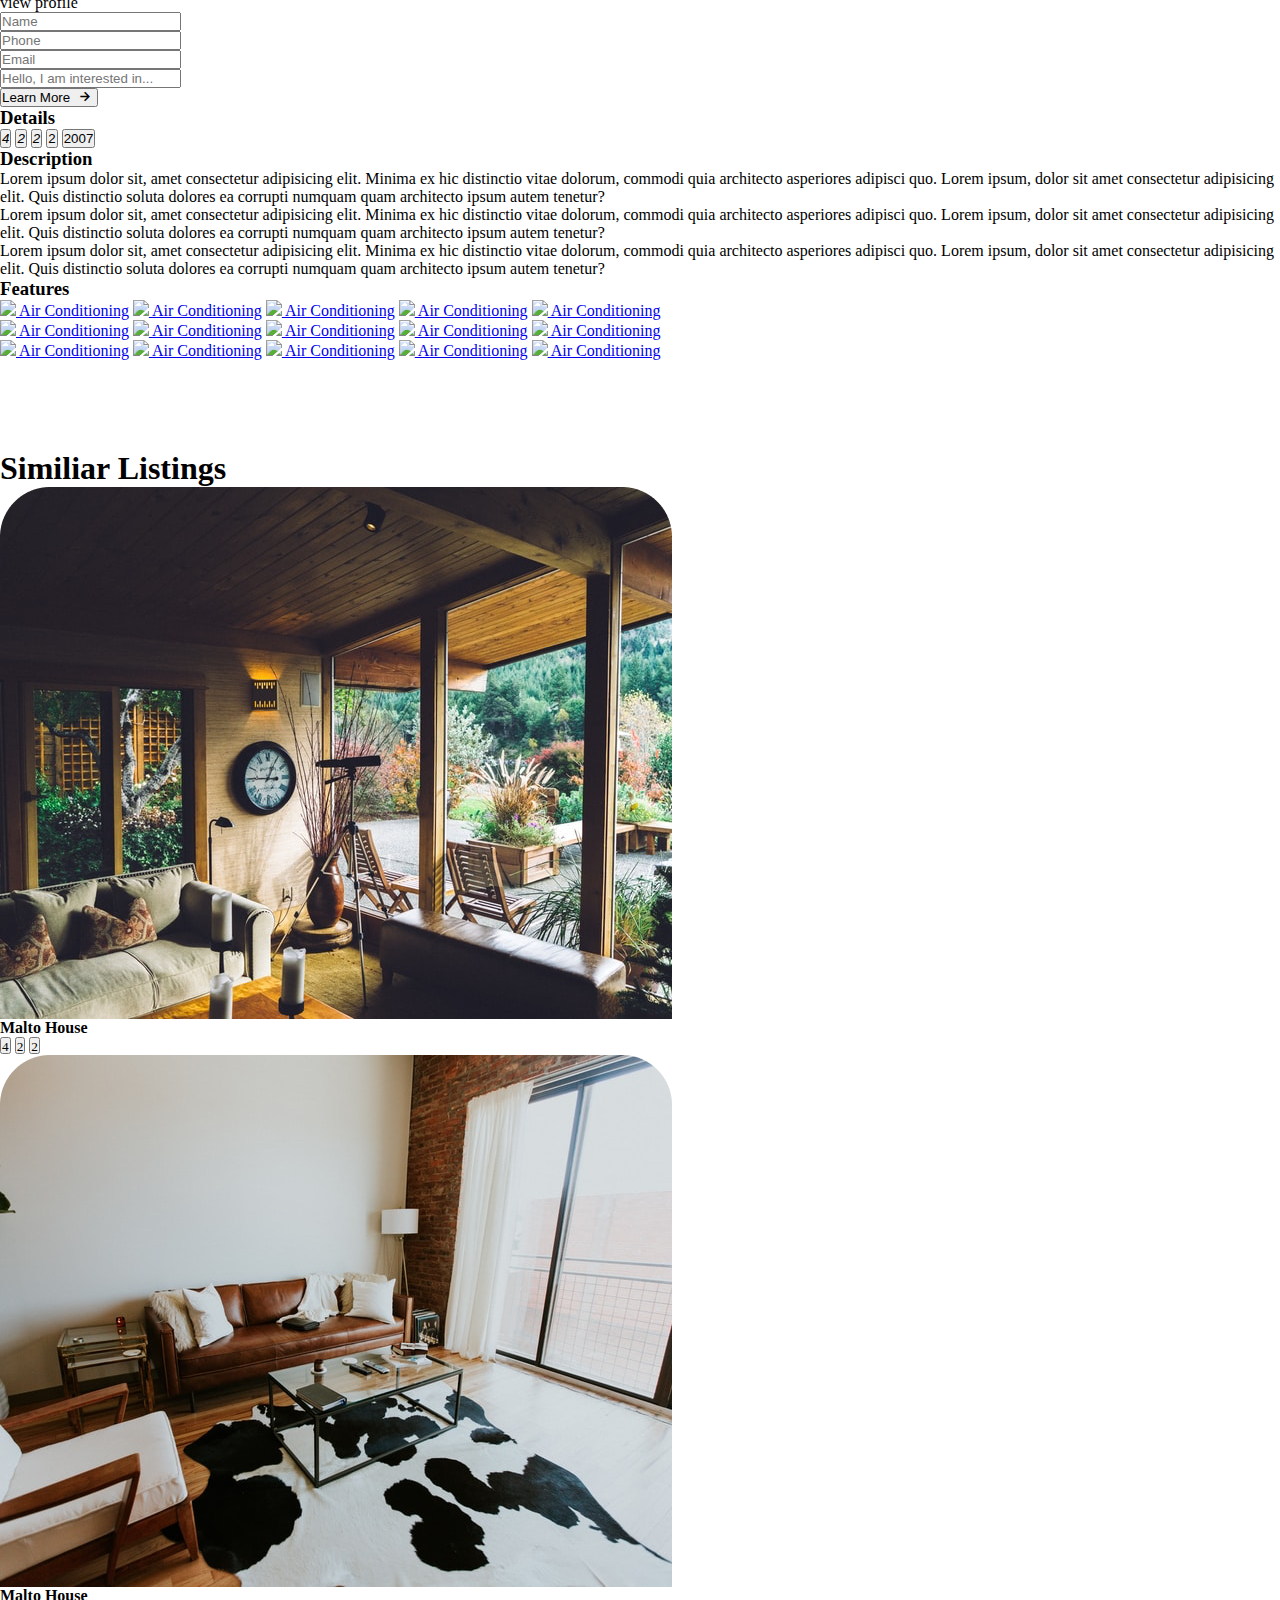
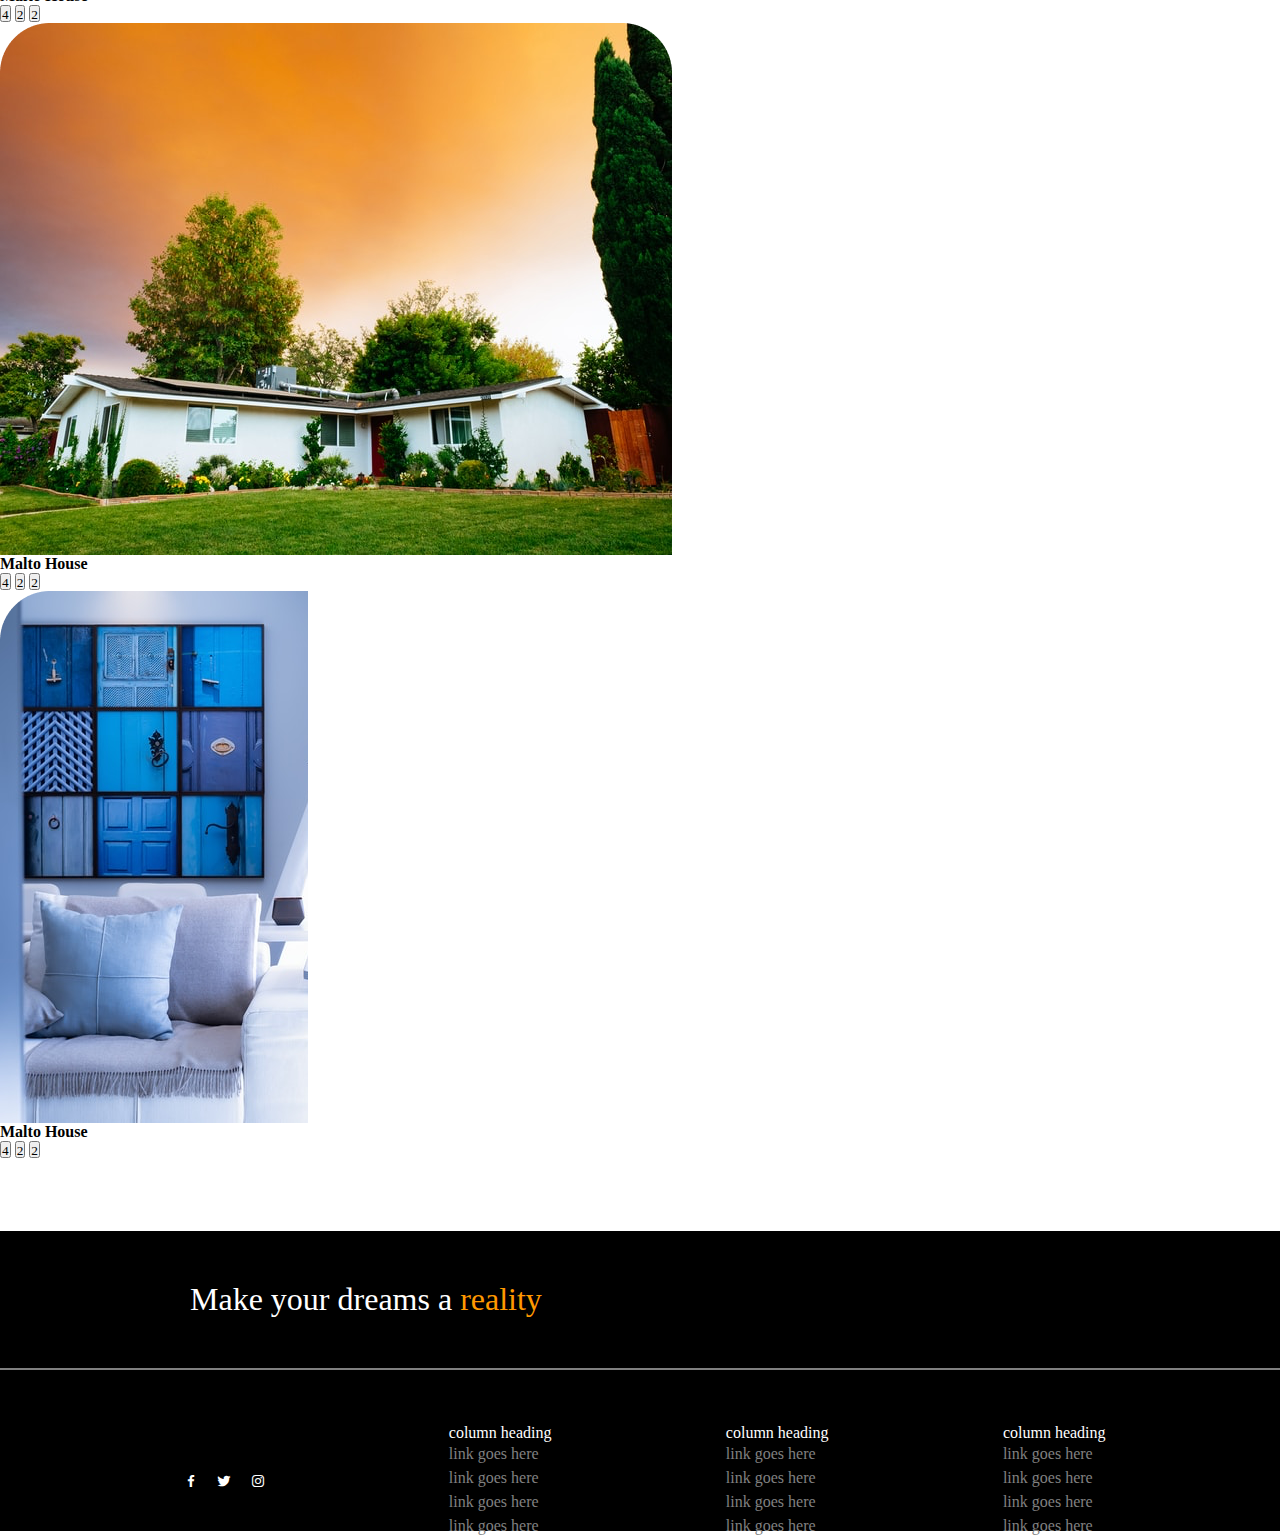
==== commit 73e7a212: "further updates on the background color" ====
--- a/property.html
+++ b/property.html
@@ -11,6 +11,8 @@
     <title>property</title>
 </head>
 <body>
+  <div class="inner">
+  <section>
     <div class="page-container">
         <!--Linked section part1-->
         <section class="linked-bar">
@@ -37,7 +39,7 @@
                 </div>
             </div>
         </section>
-        
+        <section class="bgg">
         <!--linked section part2-->
         <div class="homebar-container1">
           <div class="gallery">
@@ -150,7 +152,7 @@
         </div>
       </div>
     </div>
-</div>
+
     <!-- End of Linked section part5 -->
 
     <br><br><br><br><br>
@@ -225,8 +227,9 @@
               </div>
           </div>
   </section>
-
+</section>
     <!-- End of Linked section part6 -->
+    <br><br><br><br>
 
     <!-- Linked section footer -->
     <section class="footer-container" background="black">
@@ -266,7 +269,8 @@
   </section>
     <!-- End of Linked section footer -->
 
-
-
+  </div>
+</section>
+</div>
 </body>
 </html>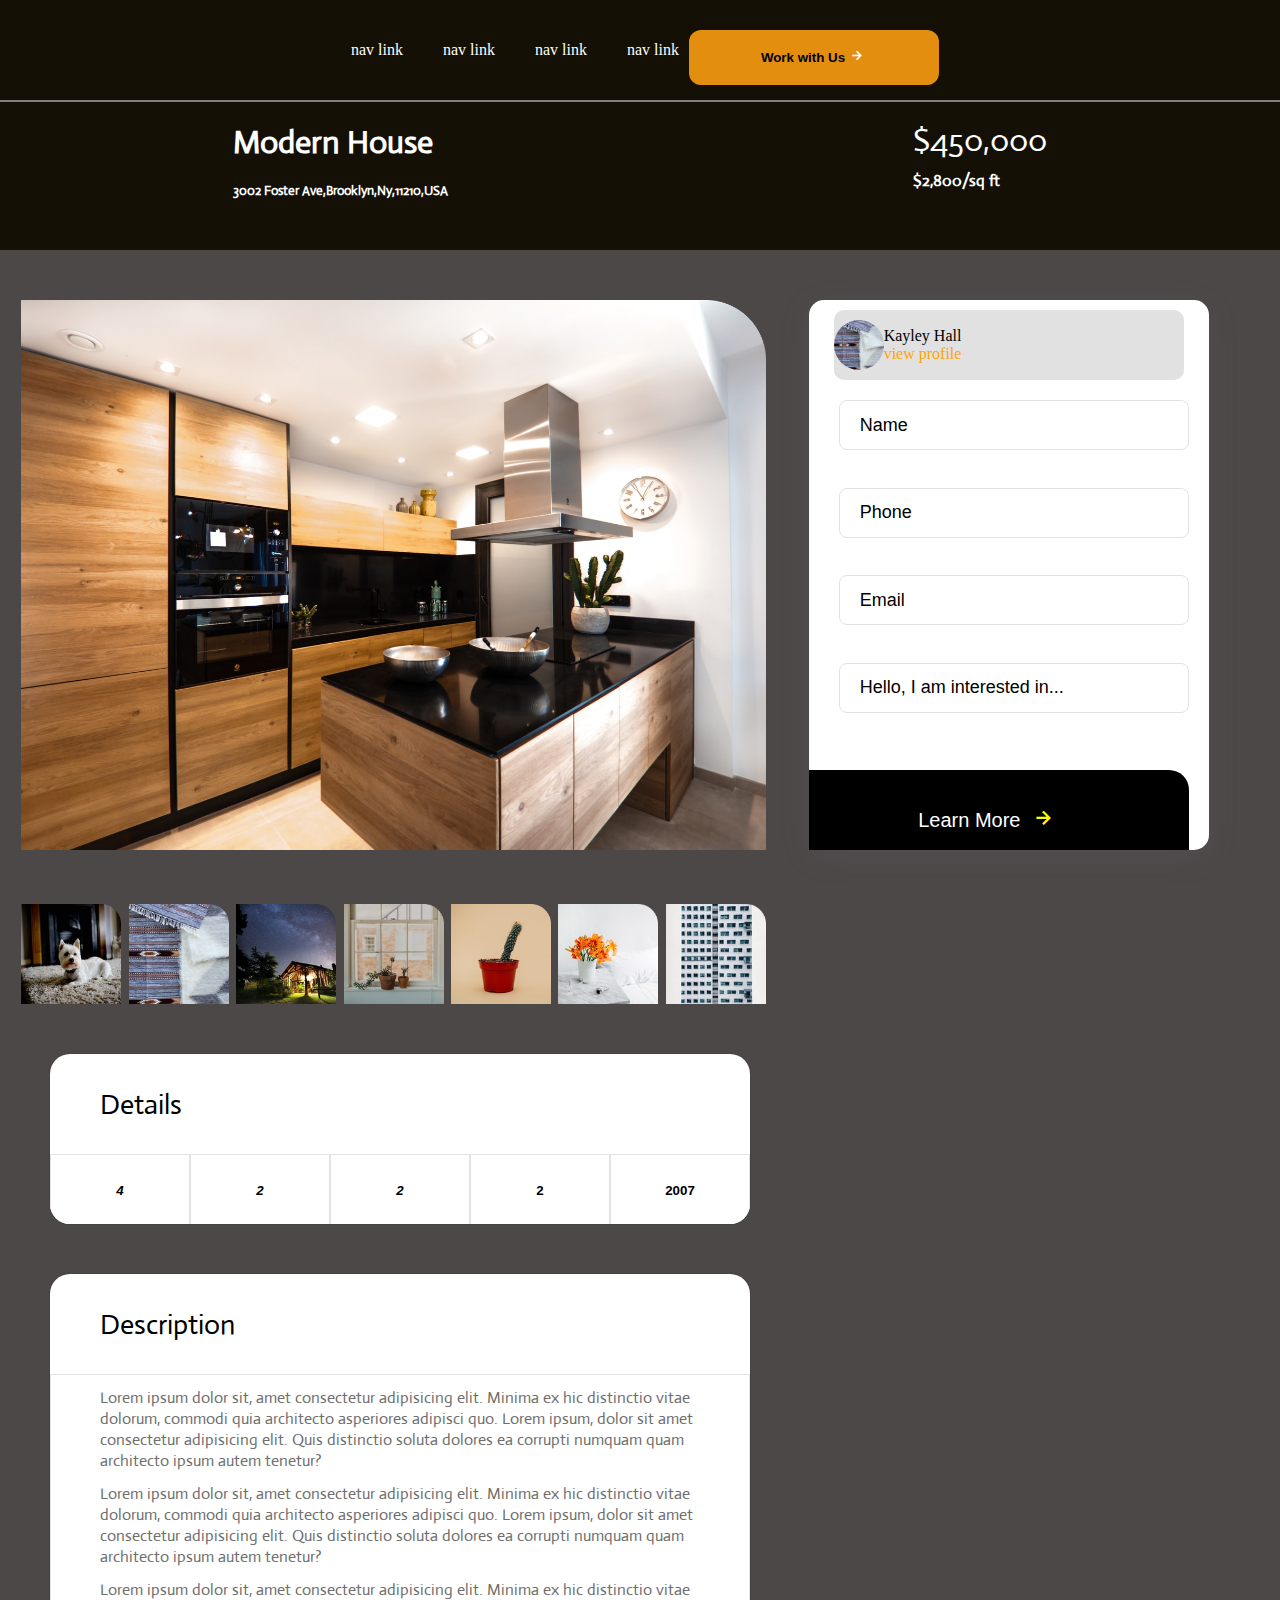
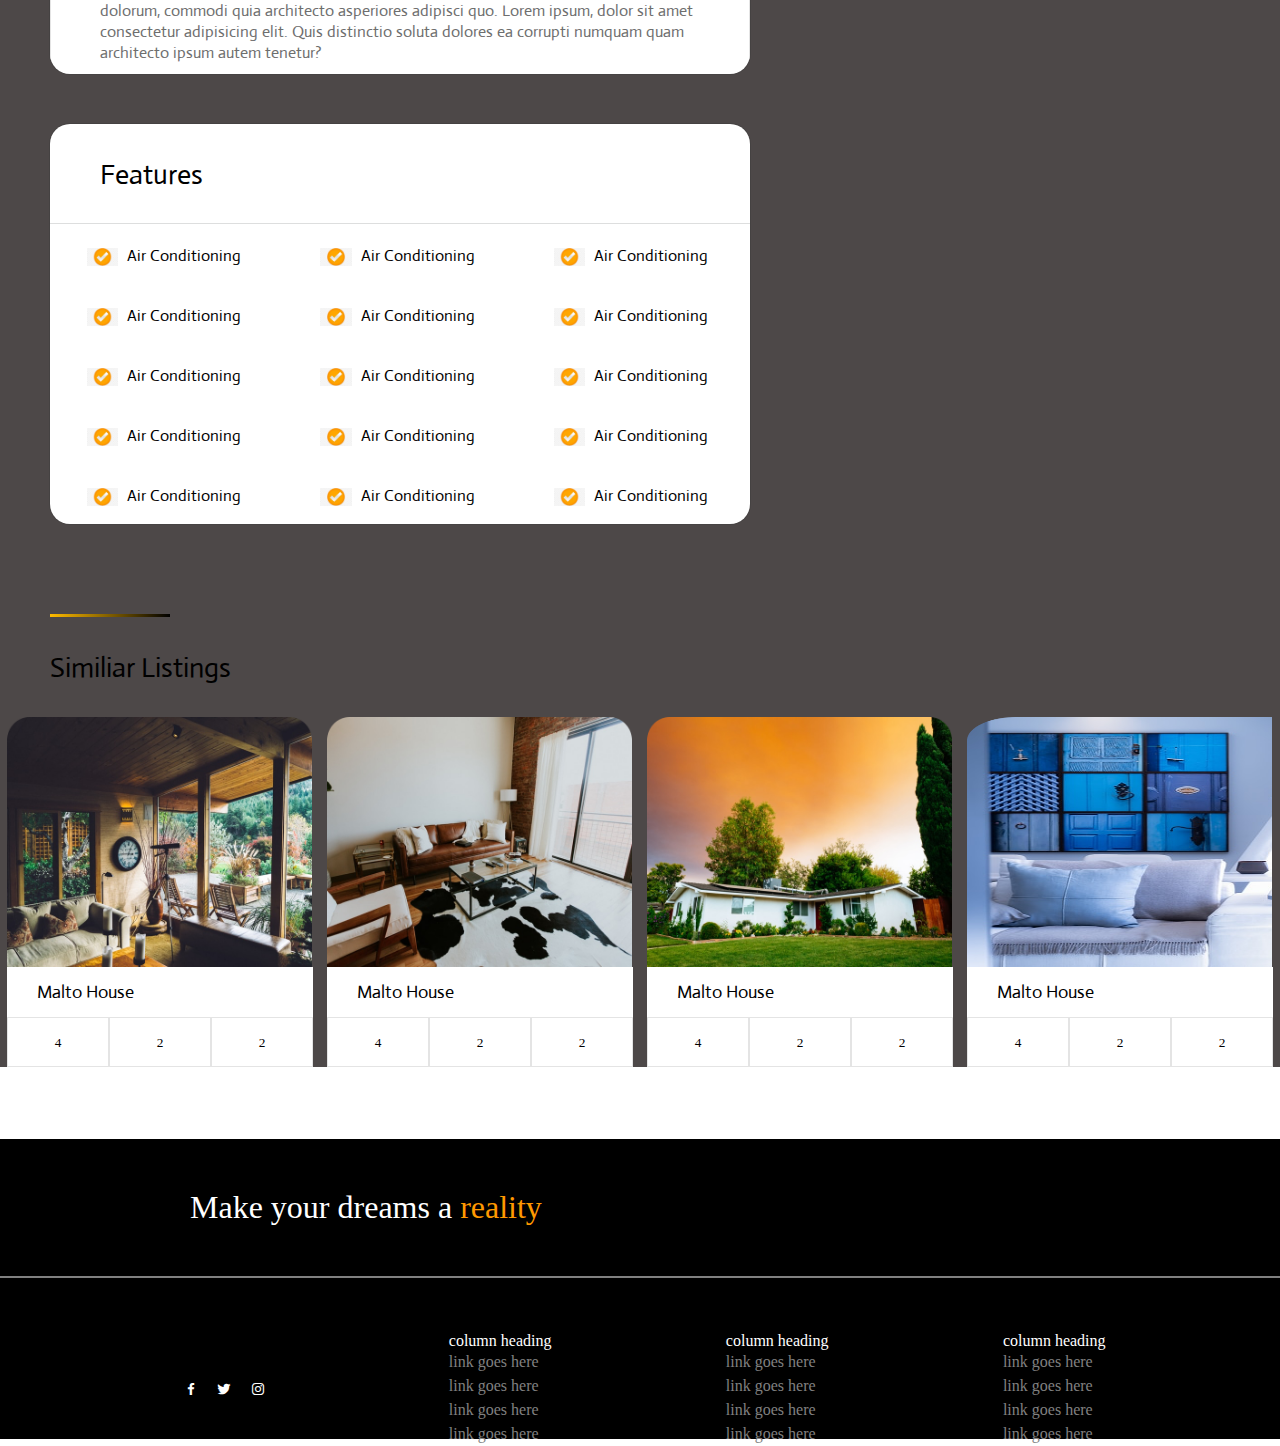
==== commit 5c742d7c: "Updates changes made in the css file" ====
--- a/property.html
+++ b/property.html
@@ -11,7 +11,7 @@
     <title>property</title>
 </head>
 <body>
-  <div class="inner">
+  <div class="inner"></div>
   <section>
     <div class="page-container">
         <!--Linked section part1-->
--- a/Assets/css/style.css
+++ b/Assets/css/style.css
@@ -5,7 +5,12 @@
 .container{
     overflow:hidden;
 }
-
+.inner{
+    overflow:hidden;
+}
+.outer{
+    overflow:hidden;
+}
 /* BODY SECTION */
 
 /* Division 1 */
@@ -180,8 +185,6 @@
 }
 
 
-
-
 /* END BODY SECTION */
 
 
@@ -227,3 +230,406 @@
     color: grey;
     line-height:1.5;
 }
+
+/* Linked section starts */
+
+/* Linked section part1 */
+
+.page .container1{
+    padding-left: 0px;
+}
+.linked-bar{
+    background-color:rgb(20, 16, 5);
+    height:250px;
+}
+
+nav ul{
+    display:flex;
+    justify-content:center;
+    align-items:center;
+    height:100px;
+}
+
+nav ul li{
+    list-style:none;
+    padding:0px 20px;
+    
+}
+
+nav ul li a{
+    text-decoration:none;
+    color:white;
+}
+.work-container{
+    overflow:hidden;
+    width:auto;
+}
+.button{
+    padding:20px 10px;
+    width:250px;
+    font-weight:600;
+    border-radius:12px;
+    border:none;
+    background-color:rgb(228, 142, 15);
+    color:rgb(0, 0, 0);
+    position:relative;
+    top:7px;
+    right:10px;
+}
+
+.button > i{
+    color:white;
+}
+
+.linked1-text{
+    display:flex;
+    justify-content: space-around;
+    align-items:center;
+    color:white;
+    font-family:'Actor' , sans-serif;
+}
+
+.linked1-text-left >h2{
+    font-size:32px;
+    font: weight 10px;;
+    padding:20px 0px;
+}
+
+.linked1-text-right > h5{
+    padding:10px 10px;
+
+}
+
+.linked1-text-right>h3{
+    font-size:32px;
+    font-weight:100;
+    padding:10px 0px;
+}
+
+.linked1-text-right > h5{
+    padding:10px 0px;
+}
+/* End of linked section part1 */
+
+
+/*---linked section part2---*/
+.homebar-container1{
+    display:flex;
+    justify-content:space-around;
+}
+
+.gallery{
+    display:grid;
+    position:relative;
+    bottom:-50px;
+}
+
+.gallery img{
+    height:550px;
+}
+
+.slides img{
+    height:100px;
+}
+
+.slides{
+    display:flex;
+    justify-content: space-between;
+}
+
+.card{
+    display:grid;
+    box-shadow: rgba(100, 100, 111, 0.2) 0px 7px 29px 0px;
+    margin-right:50px;
+    background-color: white;
+    height:550px;
+    width:400px;
+    justify-items:center;
+    align-content: space-between;
+    border-radius: 15px;
+    position:relative;
+    bottom:-50px;
+}
+
+.home-contact-name{
+    display:flex;
+    align-items:center;
+    border-radius:10px;
+    background-color: rgb(225, 225, 225);
+    height:70px;
+    width:350px;
+    position:relative;
+    bottom:-10px;
+}
+
+.card1 > h4{
+    font-weight: 200;
+}
+
+.card1 > p{
+    font-weight: 200;
+    color:orange;
+}
+
+.home-contact-name img{
+    width:50px;
+    height:50px;
+    border-radius: 50%;
+}
+
+form{
+    display:grid;
+    align-content:space-between;
+    overflow: hidden;
+    height:450px;
+}
+
+.form-container{
+    display:flex;
+    flex-direction: column;
+    border:none;
+    border-radius:8px;
+    height:60px;
+}
+
+
+.form-container > input{
+    outline:none;
+    height:50px;
+    color:black;
+    position:relative;
+    right:-30px;
+    font-size:18px;
+    border:.5px solid rgb(226, 226, 226);
+    width:350px;
+    border-radius:8px;
+}
+
+.form-container > input::placeholder{
+    color:black;
+    position:relative;
+    border: 8px;
+    right:-20px;
+}
+
+.learnmore-container{
+    height:120px;
+    overflow: hidden;
+    position: relative;
+    top:-100px;
+    right:-20px;
+}
+.learnmore-button-2{
+    padding:20px 10px;
+    width:400px;
+    height:100px;
+    border-radius:20px;
+    font-size:20px;
+    border:none;
+    background-color:black;
+    color:rgb(255, 255, 255);
+    position:relative;
+    top:20px;
+    right:20px;
+}
+
+.learnmore-button-2 > i{
+    color: yellow;
+}
+
+/* Linked section part3 */
+
+.part3{
+    margin-top:100px;
+    background-color: rgb(255, 255, 255);
+    box-shadow: rgba(254, 254, 254, 0.02) 0px 1px 3px 0px, rgba(27, 31, 35, 0.15) 0px 0px 0px 1px;
+    width:700px;
+    height:170px;
+    position:relative;
+    border-radius:20px;
+    right:-50px;
+    overflow: hidden;
+}
+
+.part3> h3{
+    padding-left:50px;
+    display:grid;
+    align-content: center;
+    font-size:28px;
+    font-weight:200;
+    font-family:'Actor';
+    height:100px;
+}
+
+.part3-button{
+    display:flex;
+    justify-content:space-between;
+
+}
+
+.details-button{
+    width:400px;
+    height:72px;
+    border:.5px solid rgb(228, 228, 228);
+    background-color:white;
+    font-weight: bolder;
+}
+
+/* Linked section part4 */
+
+.part4{
+    margin-top:50px;
+    background-color: rgb(255, 255, 255);
+    box-shadow: rgba(254, 254, 254, 0.02) 0px 1px 3px 0px, rgba(27, 31, 35, 0.15) 0px 0px 0px 1px;
+    width:700px;
+    height:400px;
+    position:relative;
+    border-radius:20px;
+    right:-50px;
+    overflow: hidden;
+}
+
+.part4 > h3{
+    padding-left:50px;
+    display:grid;
+    align-content: center;
+    font-size:28px;
+    font-weight:200;
+    font-family:'Actor';
+    height:100px;
+}
+
+.text4{
+    border:.5px solid rgb(228, 228, 228);
+    height:300px;
+    display:grid;
+    align-content:space-evenly;
+    justify-items:center;
+}
+
+.text4 > p{
+    width:600px;
+    color:rgb(110, 110, 110);
+    font-family:'Actor';
+}
+/* End of linked sectoin part4 */
+
+
+/*---------- Linked section part5 -----------*/
+
+.part5{
+    margin-top:50px;
+    background-color: rgb(255, 255, 255);
+    box-shadow: rgba(254, 254, 254, 0.02) 0px 1px 3px 0px, rgba(27, 31, 35, 0.15) 0px 0px 0px 1px;
+    width:700px;
+    height:400px;
+    position:relative;
+    border-radius:20px;
+    right:-50px;
+    overflow: hidden;
+}
+
+.part5 > h3{
+    padding-left:50px;
+    display:grid;
+    align-content: center;
+    font-size:28px;
+    font-weight:200;
+    font-family:'Actor';
+    height:100px;
+}
+
+.part5-links{
+    box-shadow: rgba(254, 254, 254, 0.02) 0px 1px 3px 0px, rgba(27, 31, 35, 0.15) 0px 0px 0px 1px;
+    height:300px;
+    display:flex;
+    justify-content:space-around;
+}
+
+.part5-icons{
+    display:grid;
+    align-content: space-around;
+}
+
+.part5-icons > a{
+    color:black;
+    font-family:'Actor';
+    text-decoration:none;
+}
+
+.part5-icons > a > img{
+    height:18px;
+    position:relative;
+    left:-5px;
+    bottom:-5px;
+}
+/* ----------End of Linked section part5 ------- */
+
+/*Linked section part6*/
+
+.part6{
+    margin: top 50px;
+    overflow: hidden;
+}
+
+.part6 >h1{
+    padding-left:50px;
+    display:grid;
+    align-content: center;
+    font-size:28px;
+    font-weight:200;
+    font-family:'Actor';
+    height:100px;
+}
+
+.line{
+    background-image:linear-gradient(to right,rgb(255, 187, 0),black);
+    height:3px;
+    width:120px;
+    position:relative;
+    right:-50px;
+
+}
+
+.container{
+    display:flex;
+    justify-content: space-around;
+}
+
+
+.similar list-card{
+    border-radius:10px;
+}
+.list-card > img{
+    width:305px;
+    height:250px;
+}
+
+.list-card > h4{
+    height:50px;
+    background-color:white;
+    display:flex;
+    align-items:center;
+    padding-left:30px;
+    font-size:18px;
+    font-family:'Actor';
+    font-weight:200;
+}
+
+.list{
+    display:flex;
+}
+
+.btn6{
+    width:102px;
+    height:50px;
+    border:.5px solid rgb(228, 228, 228);
+    background-color:white;
+}
+
+.bgg{
+    background-color: rgb(77, 72, 72);
+}
+/*End of Linked section part6*/
+
+
